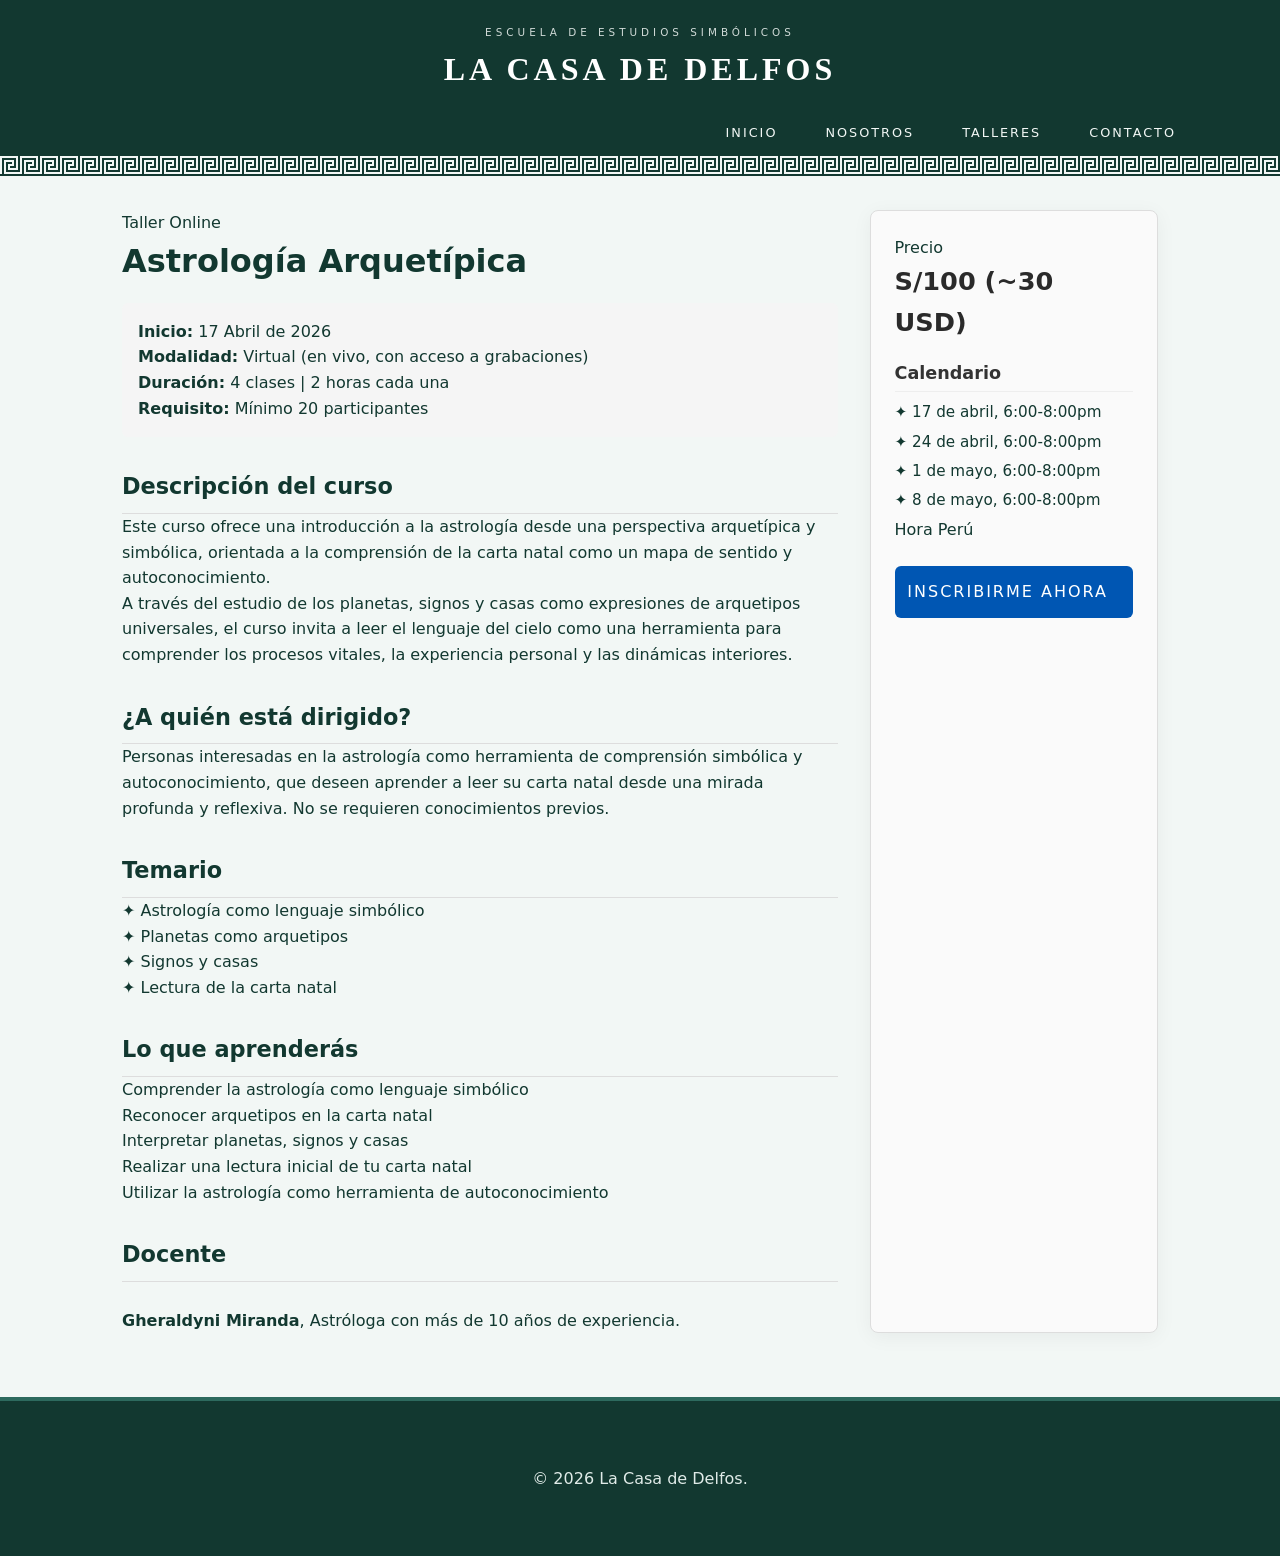
==== astrologia.html @ 010ba81c "Update astrologia.html" ====
<!DOCTYPE html>
<html lang="es">
<head>
    <meta charset="UTF-8">
    <meta name="viewport" content="width=device-width, initial-scale=1.0">
    <title>Astrología Arquetípica</title>
    <link rel="stylesheet" href="styles.css">
    <script src="componentes.js"></script>
    <style>
        .taller-layout {
            display: flex;
            gap: 2rem;
            margin-top: 2rem;
            line-height: 1.6;
        }
        .taller-info { flex: 3; }
        .taller-info h1 { font-size: 2rem; margin-bottom: 1rem; }
        .taller-info h2 { margin-top: 2rem; font-size: 1.4rem; border-bottom: 1px solid #ddd; padding-bottom: 0.5rem; }
        .taller-meta { margin: 1rem 0; padding: 1rem; background: #f5f5f5; border-radius: 6px; }
        .taller-sidebar { flex: 1; background: #fafafa; padding: 1.5rem; border: 1px solid #ddd; border-radius: 8px; }
        .sidebar-block { margin-bottom: 1.5rem; }
        .sidebar-block h3 { font-size: 1.1rem; margin-bottom: 0.5rem; color: #333; border-bottom: 1px solid #eee; padding-bottom: 0.3rem; }
        .sidebar-block ul { list-style: none; padding: 0; margin: 0; }
        .sidebar-block ul li { margin-bottom: 0.3rem; font-size: 0.95rem; }
        .precio { font-size: 1.6rem; font-weight: bold; color: #2a2a2a; margin-bottom: 1rem; }
        .btn-primary { display: block; width: 100%; padding: 0.8rem; background: #0056b3; color: #fff; border: none; border-radius: 6px; font-size: 1rem; cursor: pointer; margin-top: 1rem; }
        .btn-primary:hover { background: #004494; }
    </style>
</head>
<body>

    <mi-header></mi-header>

    <main class="container">
        <div class="taller-layout">
            <!-- Información detallada del curso -->
            <div class="taller-info">
                <span class="tag">Taller Online</span>
                <h1>Astrología Arquetípica</h1>
                
                <!-- Meta -->
                <div class="taller-meta">
                    <p><strong>Inicio:</strong> 17 Abril de 2026</p>
                    <p><strong>Modalidad:</strong> Virtual (en vivo, con acceso a grabaciones)</p>
                    <p><strong>Duración:</strong> 4 clases | 2 horas cada una</p>
                    <p><strong>Requisito:</strong> Mínimo 20 participantes</p>
                </div>

                <!-- Descripción -->
                <section>
                    <h2>Descripción del curso</h2>
                    <p>Este curso ofrece una introducción a la astrología desde una perspectiva arquetípica y simbólica, orientada a la comprensión de la carta natal como un mapa de sentido y autoconocimiento.</p>
                    <p>A través del estudio de los planetas, signos y casas como expresiones de arquetipos universales, el curso invita a leer el lenguaje del cielo como una herramienta para comprender los procesos vitales, la experiencia personal y las dinámicas interiores.</p>
                </section>

                <!-- Público -->
                <section>
                    <h2>¿A quién está dirigido?</h2>
                    <p>Personas interesadas en la astrología como herramienta de comprensión simbólica y autoconocimiento, que deseen aprender a leer su carta natal desde una mirada profunda y reflexiva. No se requieren conocimientos previos.</p>
                </section>

                <!-- Temario -->
                <section>
                    <h2>Temario</h2>
                    <ul>
                        <li>✦ Astrología como lenguaje simbólico</li>
                        <li>✦ Planetas como arquetipos</li>
                        <li>✦ Signos y casas</li>
                        <li>✦ Lectura de la carta natal</li>
                    </ul>
                </section>

                <!-- Aprendizajes -->
                <section>
                    <h2>Lo que aprenderás</h2>
                    <ul>
                        <li>Comprender la astrología como lenguaje simbólico</li>
                        <li>Reconocer arquetipos en la carta natal</li>
                        <li>Interpretar planetas, signos y casas</li>
                        <li>Realizar una lectura inicial de tu carta natal</li>
                        <li>Utilizar la astrología como herramienta de autoconocimiento</li>
                    </ul>
                </section>
                 <!-- Docente -->
                <section>
                    <h2>Docente</h2>
                    <p><br></p>
                    <p><strong>Gheraldyni Miranda</strong>, Astróloga con más de 10 años de experiencia.</p>
                </section>

            </div>

            <!-- Sidebar con resumen -->
            <aside class="taller-sidebar">
                <div class="form-group">
                    <label>Precio</label>
                    <div class="precio">S/100 (~30 USD)</div>
                </div>

                <div class="sidebar-block">
                    <h3>Calendario</h3>
                    <ul>
                        <li>✦ 17 de abril, 6:00-8:00pm</li>
                        <li>✦ 24 de abril, 6:00-8:00pm</li>
                        <li>✦ 1 de mayo, 6:00-8:00pm</li>
                        <li>✦ 8 de mayo, 6:00-8:00pm</li>
                        <p>Hora Perú</p>
                    </ul>
                </div>

                <!-- Formulario de inscripción -->
                <form action="#" method="get">
                    <a href="https://wa.me/51967212549" class="btn-primary">
                    Inscribirme ahora
                    </a>
                </form>
            </aside>
        </div>
    </main>

    <mi-footer></mi-footer>

</body>
</html>
---- styles.css ----
/* =========================================
   VARIABLES Y RESET (Paleta Jade Griego)
   ========================================= */
:root {
    --bg-color: #F2F7F5;
    --bg-secondary: #E0EBE8;
    --text-main: #123830;       /* Jade oscuro */
    --text-secondary: #4A7067;
    --accent-color: #2D6A5E;
    --accent-light: #8FB3A9;    /* Jade claro para detalles */
    --gold-mute: #C5A065;       /* Toque dorado antiguo sutil */
    
    --font-serif: 'Georgia', 'Times New Roman', serif;
    --font-sans: system-ui, -apple-system, sans-serif;
}

* { box-sizing: border-box; margin: 0; padding: 0; }

body {
    font-family: var(--font-sans);
    background-color: var(--bg-color);
    color: var(--text-main);
    line-height: 1.7;
}

a { text-decoration: none; color: inherit; transition: 0.3s; }
ul { list-style: none; }

/* =========================================
   HEADER IMPONENTE CON MEANDRO Y DRAGONES
   ========================================= */
header {
    background-color: var(--text-main);
    color: var(--bg-color);
    padding: 1.5rem 0 1.5rem 0; /* Espacio extra abajo para el patrón */
    position: relative;
    text-align: center;
    border-bottom: 2px solid var(--bg-color)
}

/* Patrón Meandro (Llave Griega) en el borde inferior */
header::after {
    content: "";
    position: absolute;
    bottom: 0.15rem;
    left: 0;
    width: 100%;
    height: 18px; 
    
    background-color: transparent;
    
    /* CAMBIO CLAVE: Usar la ruta del archivo real */
    background-image: url('meandro.png');
    
    /* Asegura que la imagen se repita en horizontal */
    background-repeat: repeat-x;
    
    /* Tamaño CLAVE: Asegura que cada repetición sea exactamente 10x9 píxeles */
    background-size: 20px 18px; 
    
    border: none;
    opacity: 1; /* Al ser una imagen PNG ya debería tener la opacidad integrada, la ponemos a 1 */
}
/* IMPORTANTE: La Navbar debe tener posición relativa para que el 'after' sepa dónde ubicarse */
.navbar {
    background-color: var(--text-main); /* Tu verde jade claro */
    padding: 0.4rem 0;
    width: 100%;
    position: relative; /* Base para el meandro */
    display: block;
}

/* CONTENEDOR PARA ALINEAR A LA DERECHA */
.navbar .container {
    max-width: 1200px; /* O el ancho que uses en tu web */
    margin: 0 auto;
    display: flex;
    justify-content: flex-end; /* Empuja el menú a la derecha */
    padding-right: 5%; /* Ajusta este % para que no llegue al borde completo */
}

/* LISTA EN HORIZONTAL */
.navbar ul {
    display: flex;
    flex-direction: row; /* Dispuestas de forma horizontal */
    gap: 3rem;           /* Espaciado entre opciones */
    list-style: none;
    margin: 0;
    padding: 0;
}

/* ESTILO DE LOS ENLACES */
.navbar a {
    color: var(--bg-color);
    text-decoration: none;
    text-transform: uppercase;
    font-size: 0.8rem;
    letter-spacing: 2px;
    font-weight: 500;
    transition: 0.3s ease;
}

.navbar a:hover {
    color: var(--accent-light);
}
/* Contenedor del Logo Central */
.header-subtext {
    display: flex;
    justify-content: center;
    align-items: center;
    gap: 0.5rem;
    margin-bottom: 0rem;
    font-size: 0.65rem;       /* Tamaño muy pequeño (original suele ser 1rem) */
    letter-spacing: 0.25rem;  /* Mucho espacio entre letras para legibilidad y elegancia */
    text-transform: uppercase; /* Siempre en mayúsculas para este estilo */
    font-weight: 400;         /* Peso normal, no negrita */
    opacity: 0.85;            /* Un toque de transparencia para suavizarlo */
}
.header-content {
    display: flex;
    justify-content: center;
    align-items: center;
    gap: 1.5rem;
    margin-bottom: 1rem;
}
.logo-wrapper {
    display: flex;
    align-items: center;
    gap: 1rem;
}

.logo {
    font-family: var(--font-serif);
    font-size: 2rem;
    font-weight: 700;
    letter-spacing: 4px;
    text-transform: uppercase;
    color: #fff;
}


/* =========================================
   CARRUSEL (CSS PURO - SIN JS)
   ========================================= */
.carousel-container {
    width: 100%;
    height: 500px; /* Altura del carrusel */
    overflow: hidden;
    position: relative;
    background-color: var(--bg-secondary);
    margin-bottom: 4rem;
    border-bottom: 1px solid var(--border-color);
}

.carousel-track {
    display: flex;
    width: 300%; /* 3 slides = 300% */
    height: 100%;
    animation: slideShow 18s infinite ease-in-out;
}

.slide {
    width: 33.333%;
    height: 100%;
    position: relative;
    display: flex;
    flex-direction: column;
    justify-content: center;
    align-items: center;
    text-align: center;
    color: white;
}

/* Fondos simulados para los slides */
.slide-1 { background: linear-gradient(rgba(18, 56, 48, 0.6), rgba(18, 56, 48, 0.6)), url('https://images.unsplash.com/photo-1455390582262-044cdead277a?ixlib=rb-4.0.3&auto=format&fit=crop&w=1000&q=80'); background-size: cover; background-position: center; }
.slide-2 { background: linear-gradient(rgba(18, 56, 48, 0.6), rgba(18, 56, 48, 0.6)), url('https://images.unsplash.com/photo-1551029506-0807df4e2031?q=80&w=1034&auto=format&fit=crop&ixlib=rb-4.1.0&ixid=M3wxMjA3fDB8MHxwaG90by1wYWdlfHx8fGVufDB8fHx8fA%3D%3D'); background-size: cover; background-position: center; }
.slide-3 { background: linear-gradient(rgba(18, 56, 48, 0.6), rgba(18, 56, 48, 0.6)), url('https://images.unsplash.com/photo-1493246507139-91e8fad9978e?ixlib=rb-4.0.3&auto=format&fit=crop&w=1000&q=80'); background-size: cover; background-position: center; }

.slide h2 {
    font-family: var(--font-serif);
    font-size: 3rem;
    margin-bottom: 1rem;
    text-shadow: 0 2px 10px rgba(0,0,0,0.3);
}
.slide p {
    font-size: 1.2rem;
    max-width: 600px;
    margin: 0 auto;
}

/* Animación Keyframes */
@keyframes slideShow {
    0%, 25% { transform: translateX(0); }       /* Slide 1 quieto */
    33%, 58% { transform: translateX(-33.333%); } /* Mueve al 2 y espera */
    66%, 91% { transform: translateX(-66.666%); } /* Mueve al 3 y espera */
    100% { transform: translateX(0); }          /* Vuelve al inicio */
}

/* =========================================
   RESTO DEL LAYOUT (Tarjetas, Container)
   ========================================= */
.container { max-width: 1100px; margin: 0 auto; padding: 0 2rem; }

.section-title {
    text-align: center;
    font-family: var(--font-serif);
    font-size: 2rem;
    color: var(--text-main);
    margin-bottom: 3rem;
    text-transform: uppercase;
    letter-spacing: 2px;
}

.grid-talleres {
    display: grid;
    grid-template-columns: repeat(auto-fit, minmax(320px, 1fr));
    gap: 2.5rem;
    margin-bottom: 6rem;
}

.card {
    background: white;
    border: 1px solid #C6DED6;
    border-radius: 2px;
    overflow: hidden;
    transition: 0.4s ease;
}

.card:hover {
    transform: translateY(-5px);
    box-shadow: 0 15px 30px rgba(18, 56, 48, 0.1);
    border-color: var(--accent-color);
}

.card-img {
    height: 240px;
    background-color: var(--bg-secondary);
    display: flex;
    align-items: center;
    justify-content: center;
    color: var(--text-secondary);
    font-family: var(--font-serif);
    font-style: italic;
    font-size: 1.1rem;
}

.card-content { padding: 2rem; }
.card-title { font-family: var(--font-serif); font-size: 1.5rem; margin-bottom: 0.5rem; color: var(--text-main); }
.card-desc { color: var(--text-secondary); margin-bottom: 1.5rem; font-size: 0.95rem; }
.card-link { font-weight: 700; color: var(--accent-color); text-transform: uppercase; font-size: 0.85rem; letter-spacing: 1px; }

/* Botones y Forms (Heredados del estilo anterior pero refinados) */
.taller-layout { display: grid; grid-template-columns: 2fr 1fr; gap: 4rem; margin-top: 4rem; }
.taller-sidebar { background: white; padding: 2rem; border: 1px solid #C6DED6; box-shadow: 0 4px 20px rgba(0,0,0,0.05); }
.btn-primary { width: 100%; background: var(--text-main); color: #fff; padding: 1rem; border: none; text-transform: uppercase; letter-spacing: 2px; cursor: pointer; transition: 0.3s; }
.btn-primary:hover { background: var(--accent-color); }
.form-control { width: 100%; padding: 0.8rem; margin-bottom: 1.5rem; border: 1px solid #ccc; }

footer { background: var(--text-main); color: var(--bg-secondary); text-align: center; padding: 4rem 0; margin-top: 4rem; border-top: 4px solid var(--accent-color); }

/* Responsive Header */
@media (max-width: 768px) {
    .logo { font-size: 1.5rem; }
    .dragon-icon { width: 30px; height: 30px; }
    .carousel-container { height: 400px; }
    .slide h2 { font-size: 2rem; }
}
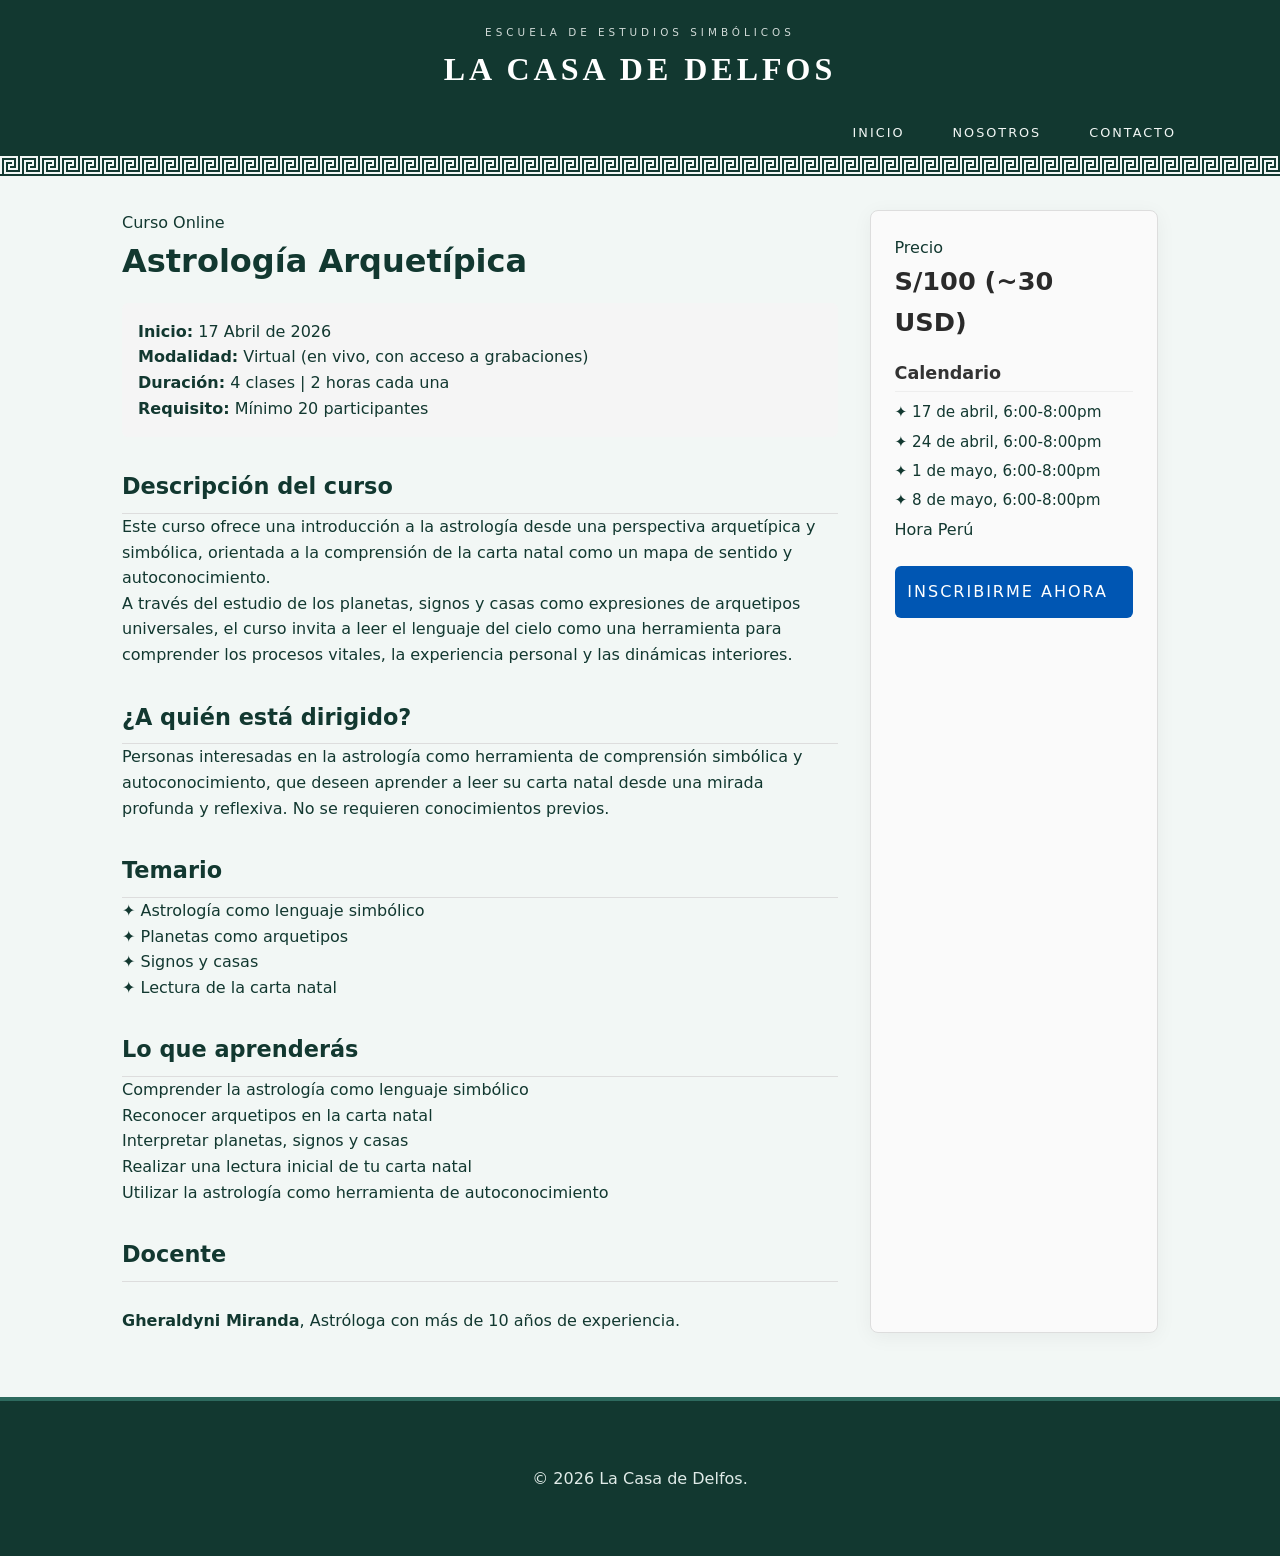
==== commit bc768645: "Update astrologia.html" ====
--- a/astrologia.html
+++ b/astrologia.html
@@ -35,7 +35,7 @@
         <div class="taller-layout">
             <!-- Información detallada del curso -->
             <div class="taller-info">
-                <span class="tag">Taller Online</span>
+                <span class="tag">Curso Online</span>
                 <h1>Astrología Arquetípica</h1>
                 
                 <!-- Meta -->
--- a/styles.css
+++ b/styles.css
@@ -199,6 +199,38 @@
 /* =========================================
    RESTO DEL LAYOUT (Tarjetas, Container)
    ========================================= */
+/* Acordeón */
+/* ===== ACORDEÓN FIX GLOBAL ===== */
+
+.accordion {
+    cursor: pointer;
+    display: flex;              /* clave */
+    align-items: center;
+    justify-content: space-between; /* texto izquierda, flecha derecha */
+    gap: 10px;
+}
+
+/* flechita */
+.accordion::after {
+    content: "▼";
+    font-size: 0.8em;
+    transition: transform 0.3s ease;
+}
+
+.accordion.active::after {
+    transform: rotate(180deg);
+}
+
+/* panel */
+.panel {
+    max-height: 0;
+    overflow: hidden;
+    transition: max-height 0.35s ease;
+}
+
+.panel.open {
+    max-height: 1000px;
+}
 .container { max-width: 1100px; margin: 0 auto; padding: 0 2rem; }
 
 .section-title {
@@ -264,4 +296,4 @@
     .dragon-icon { width: 30px; height: 30px; }
     .carousel-container { height: 400px; }
     .slide h2 { font-size: 2rem; }
-}+}
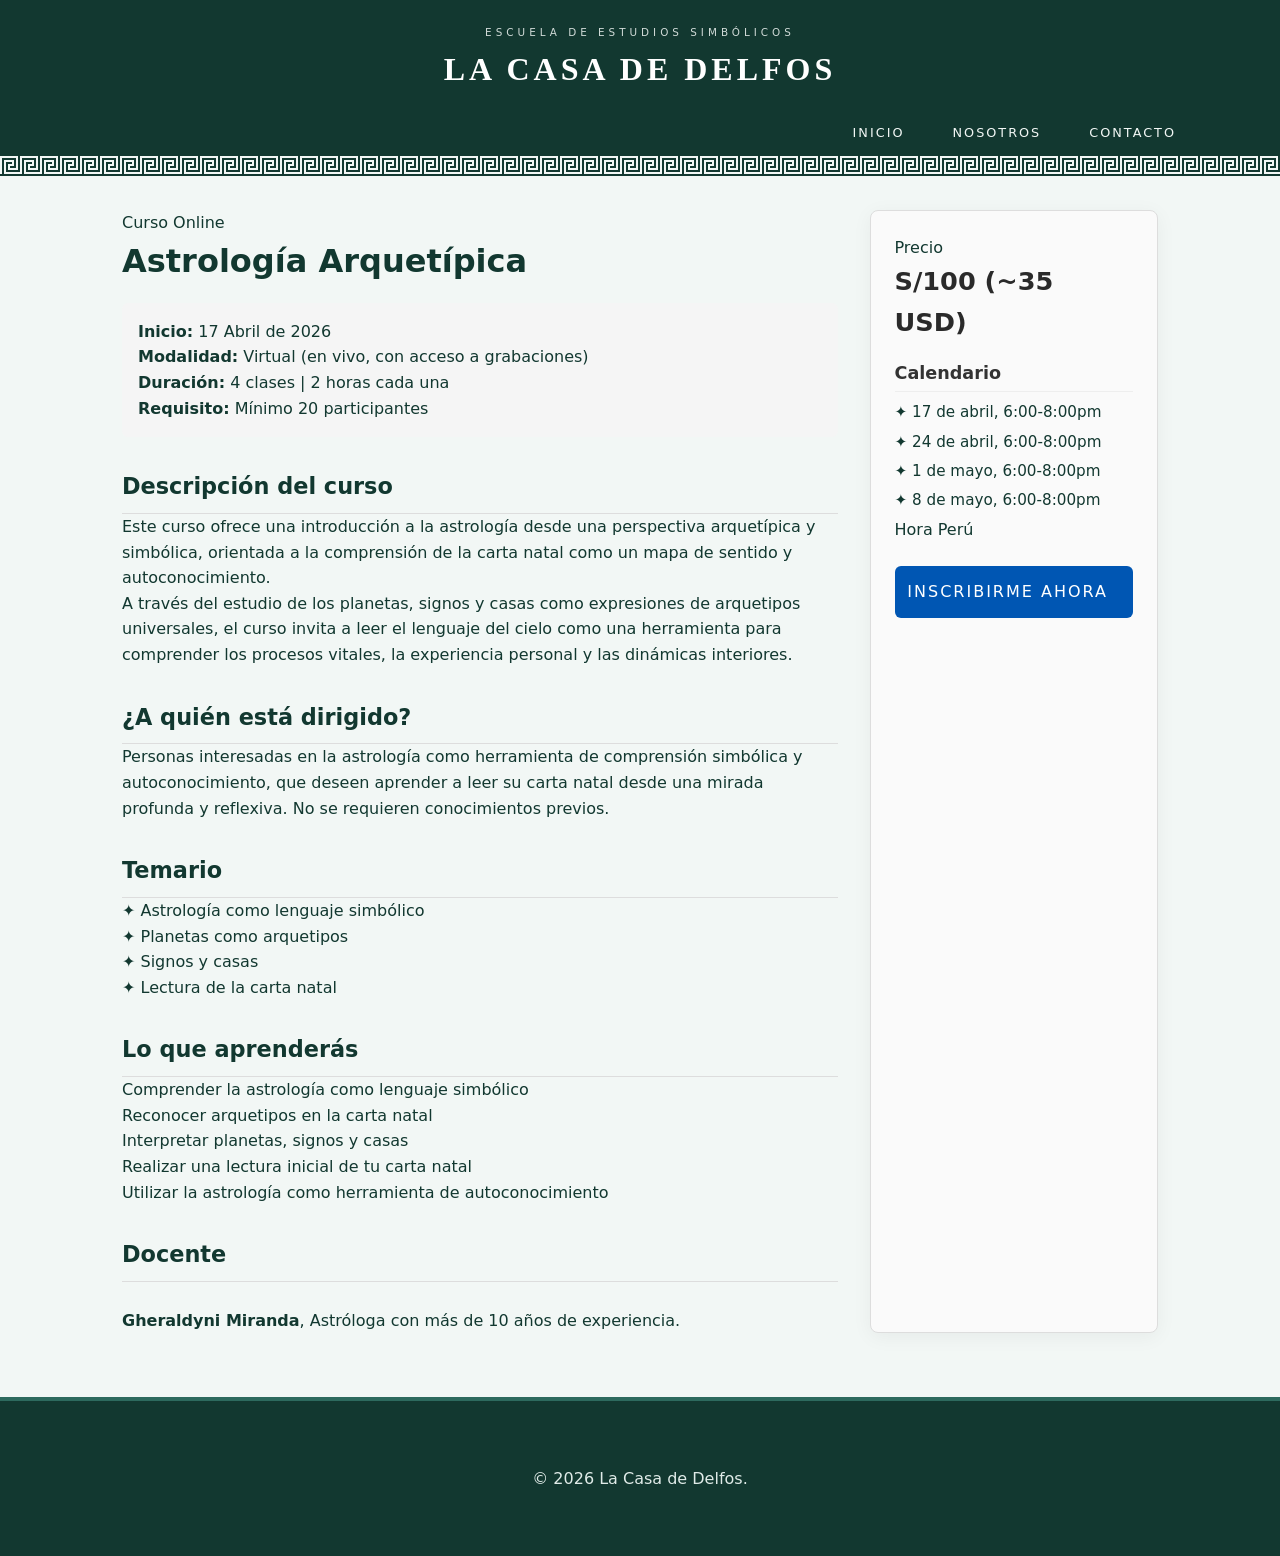
==== commit e6d26ae0: "Update astrologia.html" ====
--- a/astrologia.html
+++ b/astrologia.html
@@ -94,7 +94,7 @@
             <aside class="taller-sidebar">
                 <div class="form-group">
                     <label>Precio</label>
-                    <div class="precio">S/100 (~30 USD)</div>
+                    <div class="precio">S/100 (~35 USD)</div>
                 </div>
 
                 <div class="sidebar-block">
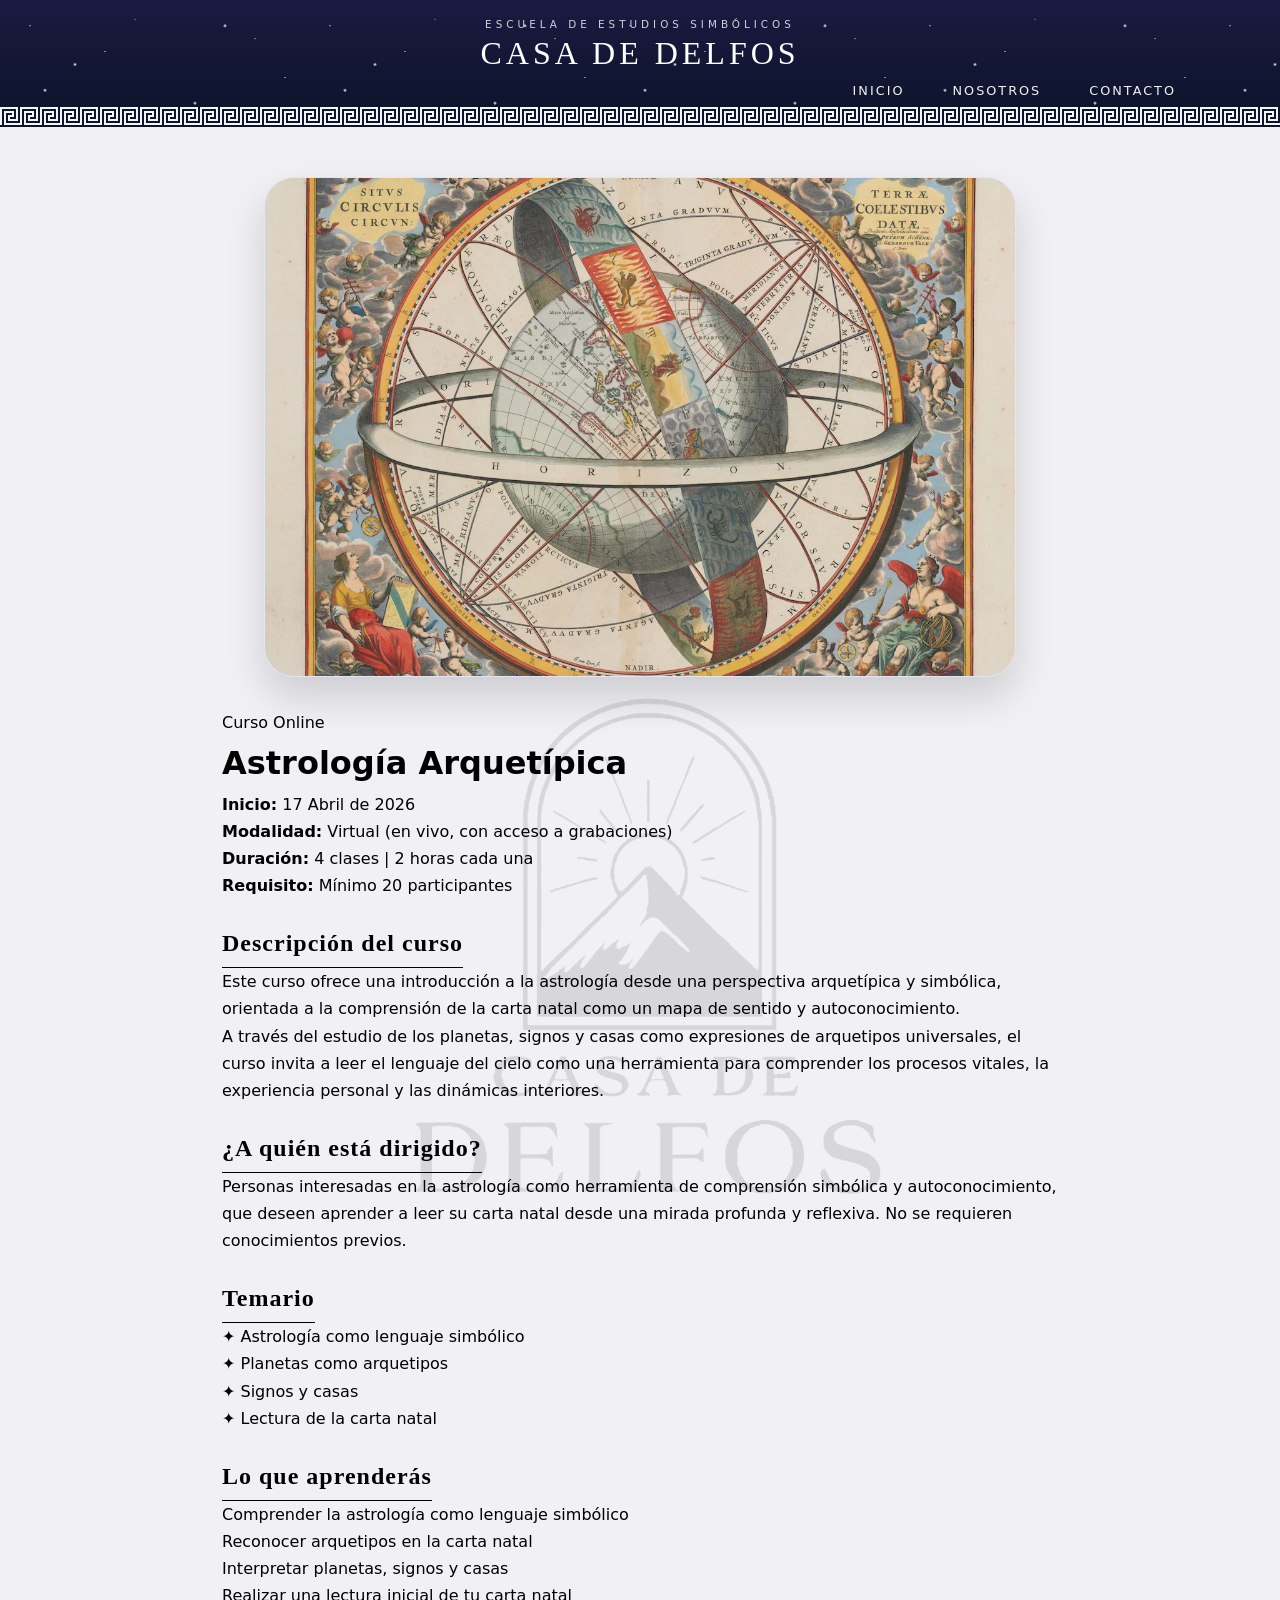
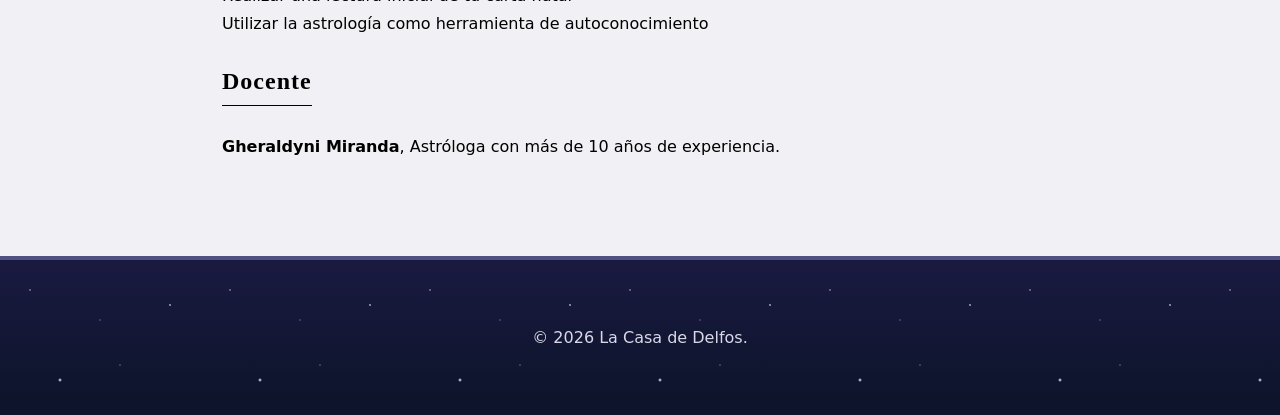
==== commit 024f73f8: "Update astrologia.html" ====
--- a/astrologia.html
+++ b/astrologia.html
@@ -6,26 +6,6 @@
     <title>Astrología Arquetípica</title>
     <link rel="stylesheet" href="styles.css">
     <script src="componentes.js"></script>
-    <style>
-        .taller-layout {
-            display: flex;
-            gap: 2rem;
-            margin-top: 2rem;
-            line-height: 1.6;
-        }
-        .taller-info { flex: 3; }
-        .taller-info h1 { font-size: 2rem; margin-bottom: 1rem; }
-        .taller-info h2 { margin-top: 2rem; font-size: 1.4rem; border-bottom: 1px solid #ddd; padding-bottom: 0.5rem; }
-        .taller-meta { margin: 1rem 0; padding: 1rem; background: #f5f5f5; border-radius: 6px; }
-        .taller-sidebar { flex: 1; background: #fafafa; padding: 1.5rem; border: 1px solid #ddd; border-radius: 8px; }
-        .sidebar-block { margin-bottom: 1.5rem; }
-        .sidebar-block h3 { font-size: 1.1rem; margin-bottom: 0.5rem; color: #333; border-bottom: 1px solid #eee; padding-bottom: 0.3rem; }
-        .sidebar-block ul { list-style: none; padding: 0; margin: 0; }
-        .sidebar-block ul li { margin-bottom: 0.3rem; font-size: 0.95rem; }
-        .precio { font-size: 1.6rem; font-weight: bold; color: #2a2a2a; margin-bottom: 1rem; }
-        .btn-primary { display: block; width: 100%; padding: 0.8rem; background: #0056b3; color: #fff; border: none; border-radius: 6px; font-size: 1rem; cursor: pointer; margin-top: 1rem; }
-        .btn-primary:hover { background: #004494; }
-    </style>
 </head>
 <body>
 
@@ -34,6 +14,9 @@
     <main class="container">
         <div class="taller-layout">
             <!-- Información detallada del curso -->
+             <div class="image-for-taller">
+                    <img src="astrologia.png" alt="Descripción del taller" class="img-content">
+            </div>
             <div class="taller-info">
                 <span class="tag">Curso Online</span>
                 <h1>Astrología Arquetípica</h1>
@@ -89,32 +72,6 @@
                 </section>
 
             </div>
-
-            <!-- Sidebar con resumen -->
-            <aside class="taller-sidebar">
-                <div class="form-group">
-                    <label>Precio</label>
-                    <div class="precio">S/100 (~35 USD)</div>
-                </div>
-
-                <div class="sidebar-block">
-                    <h3>Calendario</h3>
-                    <ul>
-                        <li>✦ 17 de abril, 6:00-8:00pm</li>
-                        <li>✦ 24 de abril, 6:00-8:00pm</li>
-                        <li>✦ 1 de mayo, 6:00-8:00pm</li>
-                        <li>✦ 8 de mayo, 6:00-8:00pm</li>
-                        <p>Hora Perú</p>
-                    </ul>
-                </div>
-
-                <!-- Formulario de inscripción -->
-                <form action="#" method="get">
-                    <a href="https://wa.me/51967212549" class="btn-primary">
-                    Inscribirme ahora
-                    </a>
-                </form>
-            </aside>
         </div>
     </main>
 
--- a/styles.css
+++ b/styles.css
@@ -1,43 +1,77 @@
 /* =========================================
    VARIABLES Y RESET (Paleta Jade Griego)
    ========================================= */
+@import url('https://fonts.googleapis.com/css2?family=Cormorant+Garamond:wght@400;700&family=Pinyon+Script&display=swap');
+
 :root {
-    --bg-color: #F2F7F5;
-    --bg-secondary: #E0EBE8;
-    --text-main: #123830;       /* Jade oscuro */
-    --text-secondary: #4A7067;
-    --accent-color: #2D6A5E;
-    --accent-light: #8FB3A9;    /* Jade claro para detalles */
-    --gold-mute: #C5A065;       /* Toque dorado antiguo sutil */
-    
-    --font-serif: 'Georgia', 'Times New Roman', serif;
+    --bg-color: #f1f1f5;
+    --bg-secondary: #d9d9e7;
+    --text-main: #0d142b;       
+    --text-secondary: #303064; 
+    --text-black: #000000;
+    --accent-color: #505081;
+    --accent-light: #9c9cbd;    
+    --gold-mute: #e0e0e0;       
+    --text-maingradient: #1a1a41;
+
+    /* Nube de estrellas consolidada para mayor eficiencia */
+    --stars-shadow: 
+        10vw 15vh #fff, 25vw 40vh #fff, 35vw 10vh #9c9cbd, 
+        50vw 30vh #fff, 65vw 45vh #e0e0e0, 80vw 15vh #fff, 
+        90vw 50vh #9c9cbd, 15vw 70vh #fff, 45vw 85vh #fff, 
+        75vw 70vh #e0e0e0, 5vw 90vh #fff, 95vw 80vh #fff,
+        12vw 35vh #fff, 42vw 12vh #fff, 72vw 55vh #9c9cbd,
+        22vw 85vh #fff, 55vw 65vh #fff, 88vw 25vh #e0e0e0;
+
+    --font-serif: 'Garamond', 'Times New Roman', serif;
     --font-sans: system-ui, -apple-system, sans-serif;
 }
 
-* { box-sizing: border-box; margin: 0; padding: 0; }
+* { 
+    box-sizing: border-box; 
+    margin: 0; 
+    padding: 0; 
+}
 
 body {
+    padding-top: 129px;
     font-family: var(--font-sans);
     background-color: var(--bg-color);
     color: var(--text-main);
     line-height: 1.7;
 }
 
-a { text-decoration: none; color: inherit; transition: 0.3s; }
-ul { list-style: none; }
+a { 
+    text-decoration: none; 
+    color: inherit; 
+    transition: color 0.3s ease; 
+}
+
+ul { 
+    list-style: none; 
+}
 
 /* =========================================
    HEADER IMPONENTE CON MEANDRO Y DRAGONES
    ========================================= */
+header, footer {
+    overflow: hidden;
+    color: var(--bg-color);
+}
+
 header {
-    background-color: var(--text-main);
-    color: var(--bg-color);
-    padding: 1.5rem 0 1.5rem 0; /* Espacio extra abajo para el patrón */
-    position: relative;
+    position: fixed;
+    top: 0;
+    left: 0;
+    width: 100%;
+    height: 129px; 
+    z-index: 1000; 
+    background: linear-gradient(to bottom, var(--text-maingradient) 0%, var(--text-main) 90%);
+    padding: 1rem 0; 
     text-align: center;
-    border-bottom: 2px solid var(--bg-color)
-}
-
+    border-bottom: 2px solid var(--bg-color);
+    overflow: hidden; /* Importante para que las estrellas no se salgan */
+}
 /* Patrón Meandro (Llave Griega) en el borde inferior */
 header::after {
     content: "";
@@ -46,83 +80,98 @@
     left: 0;
     width: 100%;
     height: 18px; 
-    
+    background-image: url('meandro.png');
+    background-repeat: repeat-x;
+    background-size: 20px 18px; 
+}
+header::before {
+    content: "";
+    position: absolute;
+    inset: 0; /* Cubre todo el header (top, left, bottom, right: 0) */
+    pointer-events: none;
+    z-index: 0; /* Se queda justo encima del fondo azul */
+    
+    /* Creamos estrellas de diferentes tamaños y posiciones */
+    background-image: 
+        radial-gradient(1px 1px at 10% 20%, white, transparent),
+        radial-gradient(2px 2px at 25% 50%, white, transparent),
+        radial-gradient(1px 1px at 45% 15%, var(--accent-light), transparent),
+        radial-gradient(2px 2px at 65% 80%, white, transparent),
+        radial-gradient(1px 1px at 85% 30%, var(--gold-mute), transparent),
+        radial-gradient(2px 2px at 15% 70%, white, transparent),
+        radial-gradient(1px 1px at 35% 40%, white, transparent),
+        radial-gradient(1px 1px at 55% 90%, var(--accent-light), transparent),
+        radial-gradient(2px 2px at 75% 20%, white, transparent),
+        radial-gradient(1px 1px at 95% 60%, white, transparent);
+    
+    background-repeat: repeat; /* Esto multiplica las estrellas por todo el header */
+    background-size: 300px 129px; /* Controla la densidad */
+    
+    animation: brilloEstelar 4s infinite ease-in-out;
+}
+.header-content, .navbar {
+    position: relative;
+    z-index: 10; /* Mucho más alto que el 0 de las estrellas */
+}
+@keyframes brilloEstelar {
+    0%, 100% { opacity: 0.2; }
+    50% { opacity: 1; }
+}
+/* =========================================
+   NAVBAR Y LOGO
+   ========================================= */
+.navbar {
     background-color: transparent;
-    
-    /* CAMBIO CLAVE: Usar la ruta del archivo real */
-    background-image: url('meandro.png');
-    
-    /* Asegura que la imagen se repita en horizontal */
-    background-repeat: repeat-x;
-    
-    /* Tamaño CLAVE: Asegura que cada repetición sea exactamente 10x9 píxeles */
-    background-size: 20px 18px; 
-    
-    border: none;
-    opacity: 1; /* Al ser una imagen PNG ya debería tener la opacidad integrada, la ponemos a 1 */
-}
-/* IMPORTANTE: La Navbar debe tener posición relativa para que el 'after' sepa dónde ubicarse */
-.navbar {
-    background-color: var(--text-main); /* Tu verde jade claro */
-    padding: 0.4rem 0;
     width: 100%;
-    position: relative; /* Base para el meandro */
-    display: block;
-}
-
-/* CONTENEDOR PARA ALINEAR A LA DERECHA */
+    position: relative;
+    z-index: 10; 
+}
+
 .navbar .container {
-    max-width: 1200px; /* O el ancho que uses en tu web */
+    max-width: 1200px;
     margin: 0 auto;
     display: flex;
-    justify-content: flex-end; /* Empuja el menú a la derecha */
-    padding-right: 5%; /* Ajusta este % para que no llegue al borde completo */
-}
-
-/* LISTA EN HORIZONTAL */
+    justify-content: flex-end;
+    padding-right: 5%; 
+}
+
 .navbar ul {
     display: flex;
-    flex-direction: row; /* Dispuestas de forma horizontal */
-    gap: 3rem;           /* Espaciado entre opciones */
-    list-style: none;
-    margin: 0;
-    padding: 0;
-}
-
-/* ESTILO DE LOS ENLACES */
+    gap: 3rem;           
+}
+
 .navbar a {
     color: var(--bg-color);
-    text-decoration: none;
     text-transform: uppercase;
     font-size: 0.8rem;
     letter-spacing: 2px;
     font-weight: 500;
-    transition: 0.3s ease;
 }
 
 .navbar a:hover {
     color: var(--accent-light);
 }
-/* Contenedor del Logo Central */
+
 .header-subtext {
     display: flex;
     justify-content: center;
     align-items: center;
     gap: 0.5rem;
-    margin-bottom: 0rem;
-    font-size: 0.65rem;       /* Tamaño muy pequeño (original suele ser 1rem) */
-    letter-spacing: 0.25rem;  /* Mucho espacio entre letras para legibilidad y elegancia */
-    text-transform: uppercase; /* Siempre en mayúsculas para este estilo */
-    font-weight: 400;         /* Peso normal, no negrita */
-    opacity: 0.85;            /* Un toque de transparencia para suavizarlo */
-}
+    font-size: 0.65rem;       
+    letter-spacing: 0.25rem;  
+    text-transform: uppercase; 
+    font-weight: 400;         
+    opacity: 0.85;          
+}
+
 .header-content {
     display: flex;
     justify-content: center;
     align-items: center;
     gap: 1.5rem;
-    margin-bottom: 1rem;
-}
+    margin-bottom: 0.25rem;
+}
+
 .logo-wrapper {
     display: flex;
     align-items: center;
@@ -132,29 +181,88 @@
 .logo {
     font-family: var(--font-serif);
     font-size: 2rem;
-    font-weight: 700;
+    font-weight: 200;
     letter-spacing: 4px;
     text-transform: uppercase;
     color: #fff;
-}
-
-
+    line-height: 1.2;
+}
+
+.contact-form {
+    display: flex;
+    flex-direction: column;
+    gap: 1.5rem;
+    position: relative;
+    z-index: 2;
+}
+
+.form-group {
+    display: flex;
+    flex-direction: column;
+    gap: 0.5rem;
+    text-align: left;
+}
+
+.form-group label {
+    font-family: var(--font-serif);
+    font-size: 0.9rem;
+    color: var(--text-secondary);
+    text-transform: uppercase;
+    letter-spacing: 1px;
+}
+
+.form-group input, 
+.form-group textarea {
+    padding: 1rem;
+    border: 1px solid var(--accent-light);
+    background: rgba(255, 255, 255, 0.8);
+    font-family: var(--font-sans);
+    color: var(--text-main);
+    border-radius: 2px;
+    transition: all 0.3s ease;
+}
+
+.form-group input:focus, 
+.form-group textarea:focus {
+    outline: none;
+    border-color: var(--accent-color);
+    box-shadow: 0 0 8px rgba(80, 80, 129, 0.1);
+}
+
+/* Ajuste del botón para que parezca un sello o piedra */
+.btn-primary {
+    background: var(--text-maingradient);
+    color: white;
+    padding: 1.2rem;
+    font-family: var(--font-serif);
+    text-transform: uppercase;
+    letter-spacing: 3px;
+    border: none;
+    cursor: pointer;
+    transition: transform 0.2s, background 0.3s;
+    margin-top: 1rem;
+}
+
+.btn-primary:hover {
+    background: var(--accent-color);
+    transform: translateY(-2px);
+}
 /* =========================================
    CARRUSEL (CSS PURO - SIN JS)
    ========================================= */
 .carousel-container {
     width: 100%;
-    height: 500px; /* Altura del carrusel */
+    height: 330px; 
     overflow: hidden;
     position: relative;
     background-color: var(--bg-secondary);
-    margin-bottom: 4rem;
-    border-bottom: 1px solid var(--border-color);
+    margin-bottom: 2rem;
+    border-bottom: 1px solid var(--accent-light);
 }
 
 .carousel-track {
     display: flex;
-    width: 300%; /* 3 slides = 300% */
+    width: 300%; 
     height: 100%;
     animation: slideShow 18s infinite ease-in-out;
 }
@@ -171,46 +279,83 @@
     color: white;
 }
 
-/* Fondos simulados para los slides */
-.slide-1 { background: linear-gradient(rgba(18, 56, 48, 0.6), rgba(18, 56, 48, 0.6)), url('https://images.unsplash.com/photo-1455390582262-044cdead277a?ixlib=rb-4.0.3&auto=format&fit=crop&w=1000&q=80'); background-size: cover; background-position: center; }
-.slide-2 { background: linear-gradient(rgba(18, 56, 48, 0.6), rgba(18, 56, 48, 0.6)), url('https://images.unsplash.com/photo-1551029506-0807df4e2031?q=80&w=1034&auto=format&fit=crop&ixlib=rb-4.1.0&ixid=M3wxMjA3fDB8MHxwaG90by1wYWdlfHx8fGVufDB8fHx8fA%3D%3D'); background-size: cover; background-position: center; }
-.slide-3 { background: linear-gradient(rgba(18, 56, 48, 0.6), rgba(18, 56, 48, 0.6)), url('https://images.unsplash.com/photo-1493246507139-91e8fad9978e?ixlib=rb-4.0.3&auto=format&fit=crop&w=1000&q=80'); background-size: cover; background-position: center; }
-
+.slide-1 { 
+    /* Antes: linear-gradient(rgba(...), rgba(...)), url(...) */
+    background: url('https://images.unsplash.com/photo-1455390582262-044cdead277a?ixlib=rb-4.0.3&auto=format&fit=crop&w=1000&q=80') center/cover; 
+}
+
+.slide-2 { 
+    background: url('astrologia.png') center/cover; 
+}
+
+.slide-3 { 
+    background: url('https://images.unsplash.com/photo-1493246507139-91e8fad9978e?ixlib=rb-4.0.3&auto=format&fit=crop&w=1000&q=80') center/cover; 
+}
 .slide h2 {
     font-family: var(--font-serif);
     font-size: 3rem;
     margin-bottom: 1rem;
     text-shadow: 0 2px 10px rgba(0,0,0,0.3);
 }
+
 .slide p {
     font-size: 1.2rem;
     max-width: 600px;
     margin: 0 auto;
 }
 
-/* Animación Keyframes */
 @keyframes slideShow {
-    0%, 25% { transform: translateX(0); }       /* Slide 1 quieto */
-    33%, 58% { transform: translateX(-33.333%); } /* Mueve al 2 y espera */
-    66%, 91% { transform: translateX(-66.666%); } /* Mueve al 3 y espera */
-    100% { transform: translateX(0); }          /* Vuelve al inicio */
+    0%, 25% { transform: translateX(0); }       
+    33%, 58% { transform: translateX(-33.333%); } 
+    66%, 91% { transform: translateX(-66.666%); } 
+    100% { transform: translateX(0); }          
 }
 
 /* =========================================
    RESTO DEL LAYOUT (Tarjetas, Container)
    ========================================= */
-/* Acordeón */
-/* ===== ACORDEÓN FIX GLOBAL ===== */
+.image-for-taller {
+    width: 90%;            /* No ocupa el 100% del ancho de la pantalla */
+    max-width: 800px;      /* Lo limitamos para que parezca un cuadro/ventana */
+    height: 500px;         /* Mantén la altura o ajústala a 600px si lo quieres más cuadrado */
+    margin: 1rem auto;     /* 'auto' lo centra horizontalmente; 2rem de aire arriba/abajo */
+    
+    overflow: hidden;
+    position: relative;
+    background-color: var(--bg-secondary);
+    
+    /* BORDES SUAVIZADOS */
+   border-radius: 60% 40% 30% 70% / 60% 30% 70% 40%;
+    border-radius: 30px;   /* Ajusta este valor para más o menos redondeo */
+    box-shadow: 0 20px 40px rgba(0,0,0,0.15); /* Sombra para darle profundidad */
+    
+    border: 1px solid rgba(255, 255, 255, 0.3); /* Un borde sutil tipo cristal */
+}
+.image-for-taller img {
+    width: 100%;
+    height: 100%;
+    
+    /* 1. Recorta la imagen para llenar el contenedor */
+    object-fit: cover; 
+    
+    /* 2. CENTRADO PERFECTO: El primer valor es horizontal, el segundo vertical */
+    /* 'center' asegura que el corazón de la imagen siempre esté en medio */
+    object-position: center center; 
+    
+    display: block;
+    
+    /* Suavizado para evitar bordes dentados en las curvas */
+    image-rendering: auto;
+}
 
 .accordion {
     cursor: pointer;
-    display: flex;              /* clave */
+    display: flex;              
     align-items: center;
-    justify-content: space-between; /* texto izquierda, flecha derecha */
+    justify-content: space-between; 
     gap: 10px;
 }
 
-/* flechita */
 .accordion::after {
     content: "▼";
     font-size: 0.8em;
@@ -221,7 +366,6 @@
     transform: rotate(180deg);
 }
 
-/* panel */
 .panel {
     max-height: 0;
     overflow: hidden;
@@ -231,16 +375,50 @@
 .panel.open {
     max-height: 1000px;
 }
-.container { max-width: 1100px; margin: 0 auto; padding: 0 2rem; }
-
+
+.container { 
+    max-width: 1100px; 
+    margin: 0 auto; 
+    padding: 0 2rem; 
+}
+
+/* =========================================
+   SECTION TITLE (Líneas Dobles Laterales)
+   ========================================= */
 .section-title {
-    text-align: center;
-    font-family: var(--font-serif);
-    font-size: 2rem;
+    display: flex;
+    align-items: center;
+    /* ESTO ES LO MÁS IMPORTANTE: Centra el grupo completo en la pantalla */
+    justify-content: center; 
+    
+    gap: 1.5rem; 
+    margin: 2rem 0; /* Aumentamos un poco el margen para que respire */
+    width: 100%;
+    
+    font-family: "Pinyon Script";
+    font-size: 1.6rem;
+    letter-spacing: 1px;
     color: var(--text-main);
-    margin-bottom: 3rem;
-    text-transform: uppercase;
-    letter-spacing: 2px;
+    font-weight: 400;
+}
+
+.section-title::before,
+.section-title::after {
+    content: "";
+    /* Cambiamos flex: 0.3 por un ancho fijo o relativo para tener control total */
+    /* Si usas flex: 0.3 con justify-content: center, se verá pequeño y centrado */
+    flex: 0.3; 
+    max-width: 100px; /* Evita que las líneas crezcan demasiado en pantallas anchas */
+    height: 4px;      /* Espacio entre las dos líneas del conjunto */
+    
+    border-top: 1px solid rgba(13, 20, 43, 0.4);
+    border-bottom: 1px solid rgba(13, 20, 43, 0.4);
+}
+
+.section-title span {
+    white-space: nowrap;
+    /* Opcional: un padding extra para alejar el texto de las líneas */
+    padding: 0 0.5rem; 
 }
 
 .grid-talleres {
@@ -255,14 +433,14 @@
     border: 1px solid #C6DED6;
     border-radius: 2px;
     overflow: hidden;
-    transition: 0.4s ease;
+    transition: transform 0.4s ease, box-shadow 0.4s ease, border-color 0.4s ease;
 }
 
 .card:hover {
-    transform: translateY(-5px);
-    box-shadow: 0 15px 30px rgba(18, 56, 48, 0.1);
-    border-color: var(--accent-color);
-}
+    transform: translateX(5px); /* Esto moverá TODA la tarjeta a la derecha */
+    color: var(--text-main);
+}
+
 
 .card-img {
     height: 240px;
@@ -274,26 +452,216 @@
     font-family: var(--font-serif);
     font-style: italic;
     font-size: 1.1rem;
-}
-
-.card-content { padding: 2rem; }
-.card-title { font-family: var(--font-serif); font-size: 1.5rem; margin-bottom: 0.5rem; color: var(--text-main); }
-.card-desc { color: var(--text-secondary); margin-bottom: 1.5rem; font-size: 0.95rem; }
-.card-link { font-weight: 700; color: var(--accent-color); text-transform: uppercase; font-size: 0.85rem; letter-spacing: 1px; }
-
-/* Botones y Forms (Heredados del estilo anterior pero refinados) */
-.taller-layout { display: grid; grid-template-columns: 2fr 1fr; gap: 4rem; margin-top: 4rem; }
+    background-position: center center;
+    background-repeat: no-repeat;
+    background-size: cover; 
+}
+
+.card-content {
+    padding: 1rem;
+    position: relative;
+}
+.card-title { font-family: var(--font-serif); font-size: 1.5rem; margin-bottom: 0rem; color: var(--text-black); }
+.card-desc { color: var(--text-black); margin-bottom: 0rem; font-size: 0.95rem; }
+.card-link { 
+    display: none; 
+}
+
+.card-content::after {
+    content: "\2192"; 
+    position: absolute;
+    
+    /* La ubicamos en la esquina exacta */
+    bottom: 12px;     
+    right: 15px;      
+    
+    /* Estética Jade Griego */
+    font-size: 1.2rem;
+    color: var(--accent-light); /* Color más suave para que no compita con el texto */
+    opacity: 0.6;               /* Semi-transparente por defecto */
+    
+    transition: all 0.3s ease;
+    pointer-events: none; 
+    line-height: 1;
+}
+
+/* 3. Al hacer hover, la flecha cobra vida sin mover el layout */
+.card:hover .card-content::after {
+    opacity: 1;
+    color: var(--accent-color);
+    transform: translateX(3px); /* Movimiento lateral mínimo */
+}
+/* Botones y Forms */
+.taller-layout {
+    display: grid;
+    gap: 1rem;
+    padding: 2rem;
+    max-width: 900px;
+    margin: 0 auto;
+    /* Necesario para que la imagen se posicione respecto a este bloque */
+    position: relative; 
+    color: var(--text-black);
+    /* Asegura que la imagen no se salga si es muy grande */
+    overflow: hidden;
+    z-index: 1; /* Agrega esto para crear el contexto de capas */
+}
+.taller-layout::before {
+    content: ""; /* Obligatorio para que funcione el pseudoelemento */
+    
+    /* LA IMAGEN: Reemplaza con tu ruta correcta */
+    background-image: url('logo.png'); 
+    
+    /* AJUSTES DE LA IMAGEN */
+    background-repeat: no-repeat;
+    background-position: center center; /* Centrada vertical y horizontalmente */
+    background-size: contain; /* O 'cover' si quieres que llene todo el ancho */
+    background-size: 60%;
+    filter: invert(1);
+    opacity: 0.15; /* Muy sutil (0.05 a 0.15 recomendado para fondo) */
+    /* Invierte colores y asegura que sea escala de grises */
+    /* POSICIONAMIENTO (Cubre todo el contenedor) */
+    position: absolute;
+    top: 0;
+    left: 0;
+    width: 100%;
+    height: 100%;
+    z-index: -1; /* CAMBIO CLAVE: Usa -1 para que el texto no lo tape */
+    pointer-events: none; /* Evita que la imagen interfiera con clicks */
+    
+}
 .taller-sidebar { background: white; padding: 2rem; border: 1px solid #C6DED6; box-shadow: 0 4px 20px rgba(0,0,0,0.05); }
-.btn-primary { width: 100%; background: var(--text-main); color: #fff; padding: 1rem; border: none; text-transform: uppercase; letter-spacing: 2px; cursor: pointer; transition: 0.3s; }
+.taller-layout h2 {
+    font-family: 'Cinzel', serif; /* O tu fuente principal */
+    color: var(--text-black);
+    text-align: left; /* Alineación forzada a la izquierda */
+    margin: 1.5rem 0 0rem 0;
+    border-bottom: 1px solid var(--text-black); /* Línea sutil debajo */
+    display: inline-block; /* La línea solo ocupa el ancho del texto */
+    padding-bottom: 3px;
+    letter-spacing: 1px;
+}
+.taller-layout > h2,
+.taller-layout > p,
+.taller-layout > .taller-info {
+    position: relative; 
+    z-index: 1; /* Esto los eleva por encima de la imagen (z-index: 0) */
+}
+.btn-primary { 
+    width: 100%; 
+    background: var(--text-main); 
+    color: #fff; 
+    padding: 1rem; 
+    border: none; 
+    text-transform: uppercase; 
+    letter-spacing: 2px; 
+    cursor: pointer; 
+    transition: background 0.3s ease; 
+}
+
 .btn-primary:hover { background: var(--accent-color); }
-.form-control { width: 100%; padding: 0.8rem; margin-bottom: 1.5rem; border: 1px solid #ccc; }
-
-footer { background: var(--text-main); color: var(--bg-secondary); text-align: center; padding: 4rem 0; margin-top: 4rem; border-top: 4px solid var(--accent-color); }
-
-/* Responsive Header */
+
+.form-control { 
+    width: 100%; 
+    padding: 0.8rem; 
+    margin-bottom: 1.5rem; 
+    border: 1px solid #ccc; 
+}
+
+footer { 
+    background: linear-gradient(to bottom, var(--text-maingradient) 0%, var(--text-main) 90%);
+    color: var(--bg-secondary); 
+    text-align: center; 
+    padding: 4rem 0; 
+    margin-top: 4rem; 
+    border-top: 4px solid var(--accent-color); 
+    
+    /* CRUCIAL PARA LAS ESTRELLAS */
+    position: relative;
+    overflow: hidden;
+}
+footer::before {
+    content: "";
+    position: absolute;
+    inset: 0; /* Cubre todo el footer */
+    pointer-events: none;
+    z-index: 0;
+
+    /* Estrellas usando Gradientes Radiales */
+    background-image: 
+        radial-gradient(1px 1px at 15% 10%, white, transparent),
+        radial-gradient(2px 2px at 30% 40%, white, transparent),
+        radial-gradient(1px 1px at 50% 20%, var(--accent-light), transparent),
+        radial-gradient(2px 2px at 70% 60%, white, transparent),
+        radial-gradient(1.5px 1.5px at 85% 15%, var(--gold-mute), transparent),
+        radial-gradient(1px 1px at 10% 80%, white, transparent),
+        radial-gradient(2px 2px at 40% 75%, white, transparent),
+        radial-gradient(1px 1px at 60% 35%, var(--accent-light), transparent),
+        radial-gradient(2px 2px at 90% 85%, white, transparent),
+        radial-gradient(1px 1px at 25% 90%, white, transparent);
+    
+    background-repeat: repeat;
+    background-size: 200px 300px; /* Un patrón un poco más amplio */
+    
+    /* Usamos la misma animación que creamos para el header */
+    animation: brilloEstelar 6s infinite ease-in-out; 
+}
+/* Si el contenido del footer está en un div con clase container */
+footer .container {
+    position: relative;
+    z-index: 2;
+}
+/* =========================================
+   RESPONSIVE DESIGN
+   ========================================= */
 @media (max-width: 768px) {
-    .logo { font-size: 1.5rem; }
-    .dragon-icon { width: 30px; height: 30px; }
-    .carousel-container { height: 400px; }
-    .slide h2 { font-size: 2rem; }
-}
+    .logo { 
+        font-size: 1.5rem; 
+    }
+    .carousel-container { 
+        height: 400px; 
+    }
+    .slide h2 { 
+        font-size: 2rem; 
+    }
+    .taller-layout { 
+        grid-template-columns: 1fr; 
+        gap: 2rem; 
+    }
+    
+    /* 1. Contenedor de Navbar deslizable */
+    .navbar .container { 
+        padding: 0 1rem; 
+        justify-content: flex-start; /* Alineamos al inicio para el scroll */
+        overflow-x: auto;            /* Activa el desplazamiento horizontal */
+        -webkit-overflow-scrolling: touch; /* Scroll suave y fluido en iOS */
+        scrollbar-width: none;       /* Oculta la barra de scroll en Firefox */
+    }
+
+    /* Oculta la barra de scroll visual en Chrome/Safari/Edge */
+    .navbar .container::-webkit-scrollbar {
+        display: none;
+    }
+
+    /* 2. Lista de navegación sin salto de línea */
+    .navbar ul { 
+        gap: 1.5rem; 
+        justify-content: flex-start; 
+        flex-wrap: nowrap; /* CRUCIAL: Evita que los items bajen a otra línea */
+        width: max-content; /* El ancho se adapta al total de los botones */
+        padding-bottom: 0.5rem; /* Pequeño espacio inferior */
+    }
+
+    /* 3. Convertir enlaces en "botones" táctiles eficientes */
+    .navbar a {
+        display: inline-block;
+        padding: 0.5rem 0.8rem; /* Aumenta el área táctil del dedo */
+        background-color: rgba(255, 255, 255, 0.05); /* Fondo sutil estilo botón */
+        border-radius: 4px;
+        white-space: nowrap; /* Evita que el texto del botón se corte */
+    }
+
+    .navbar a:active {
+        background-color: rgba(255, 255, 255, 0.2); /* Efecto visual al tocar */
+    }
+/* Animación de parpadeo suave para el Header */
+}
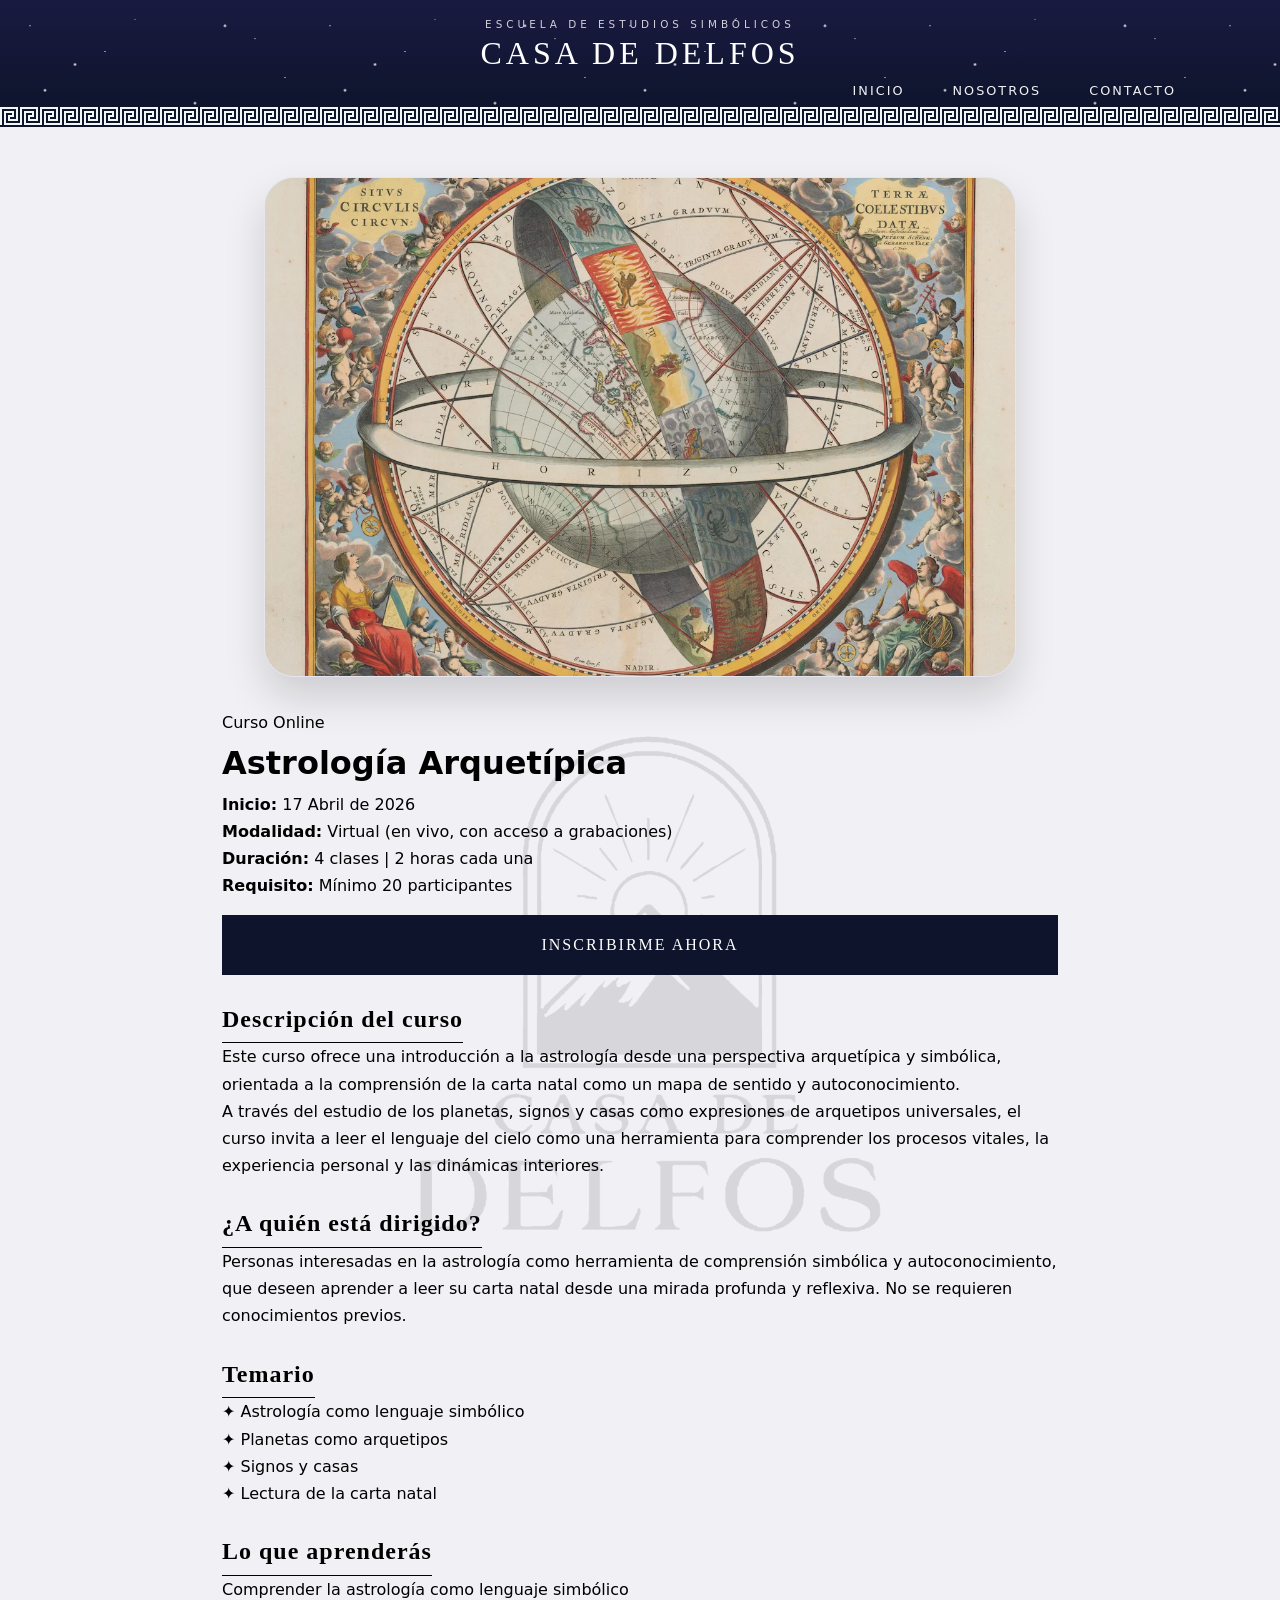
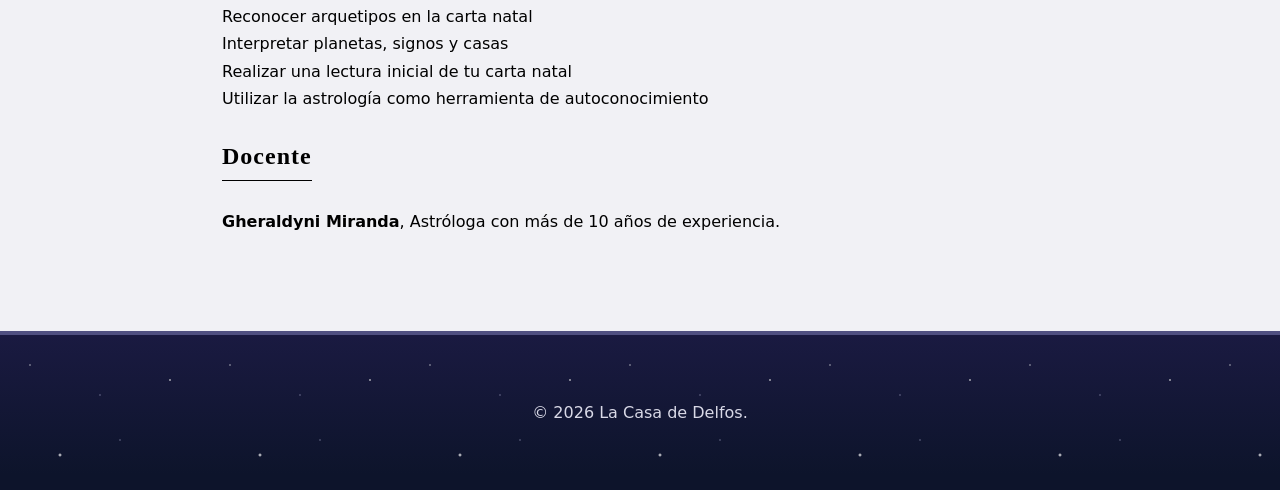
==== commit 2c1676c9: "Update astrologia.html" ====
--- a/astrologia.html
+++ b/astrologia.html
@@ -29,6 +29,11 @@
                     <p><strong>Requisito:</strong> Mínimo 20 participantes</p>
                 </div>
 
+                <form action="https://wa.link/7pgxpr" method="get">
+                    <a href="https://wa.me/51967212549" class="btn-primary" style="text-align: center; display: inline-block;">
+                    Inscribirme ahora
+                    </a>
+                </form>
                 <!-- Descripción -->
                 <section>
                     <h2>Descripción del curso</h2>
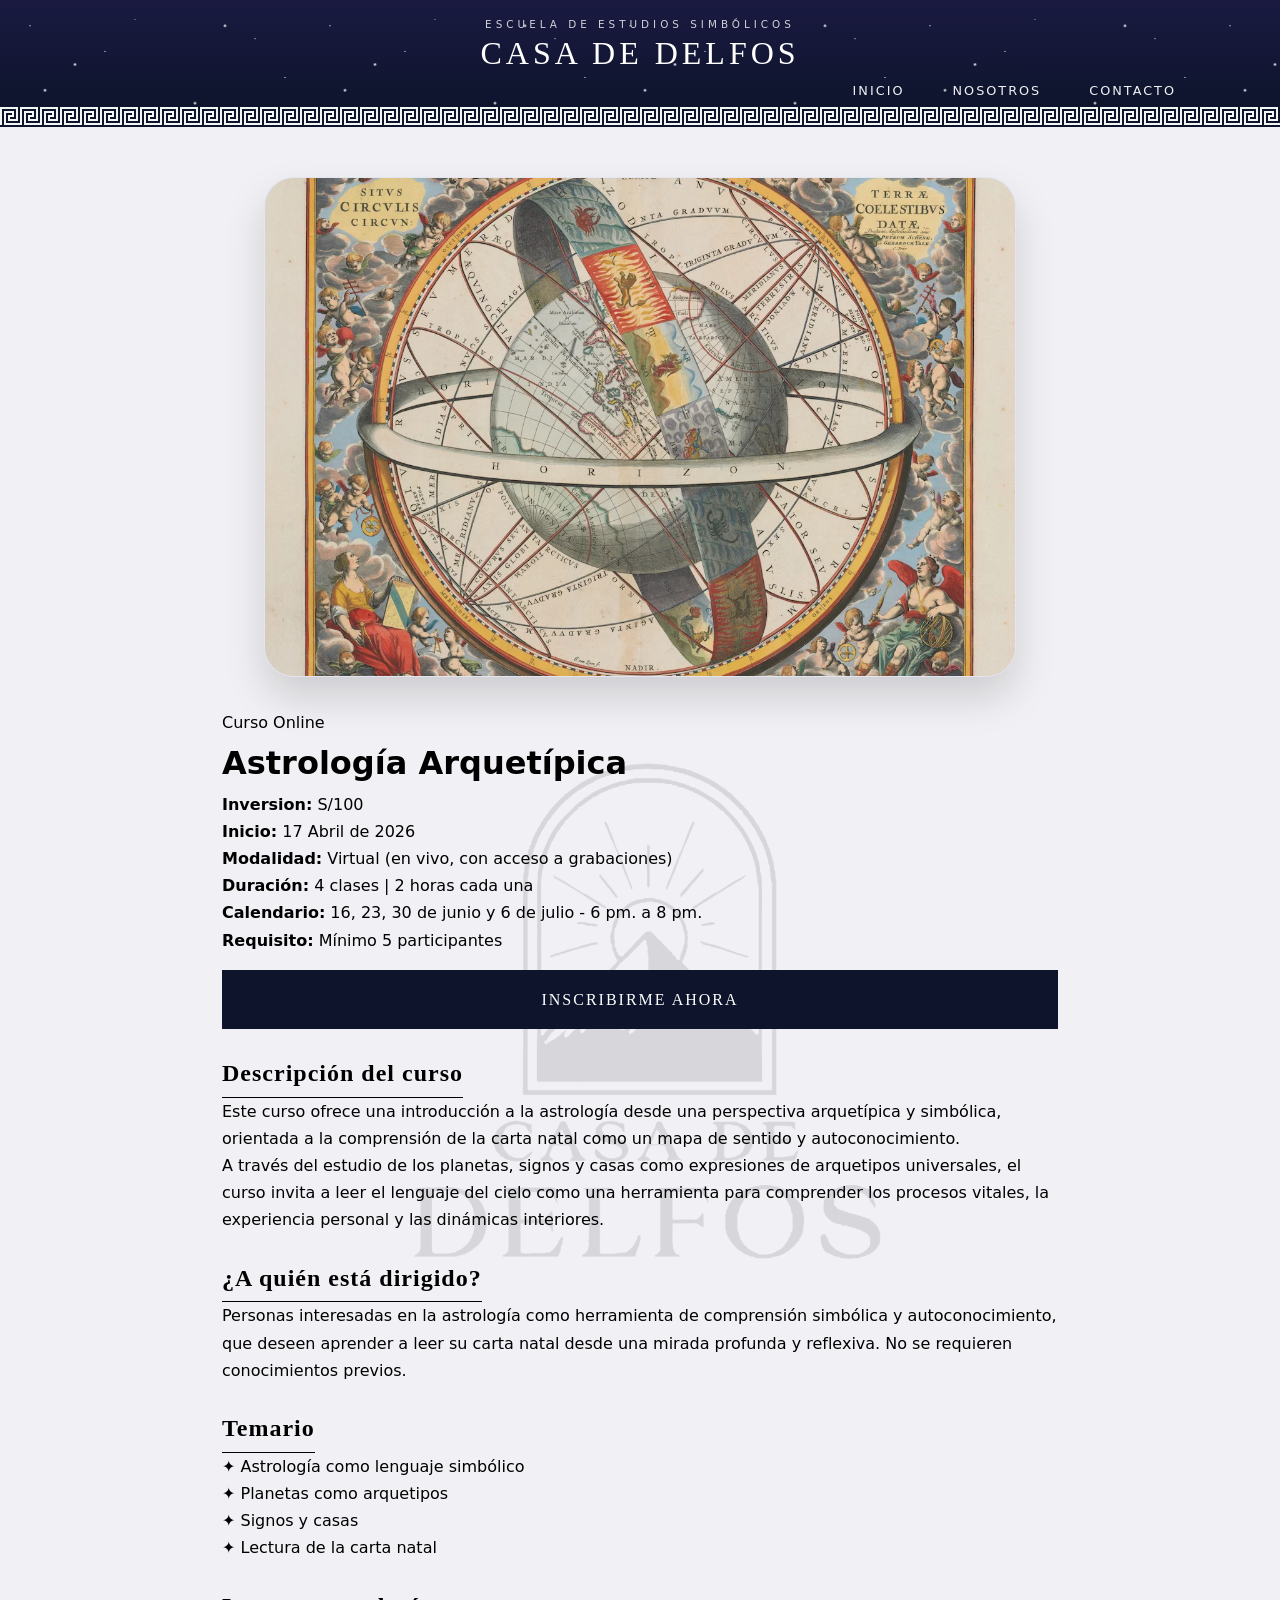
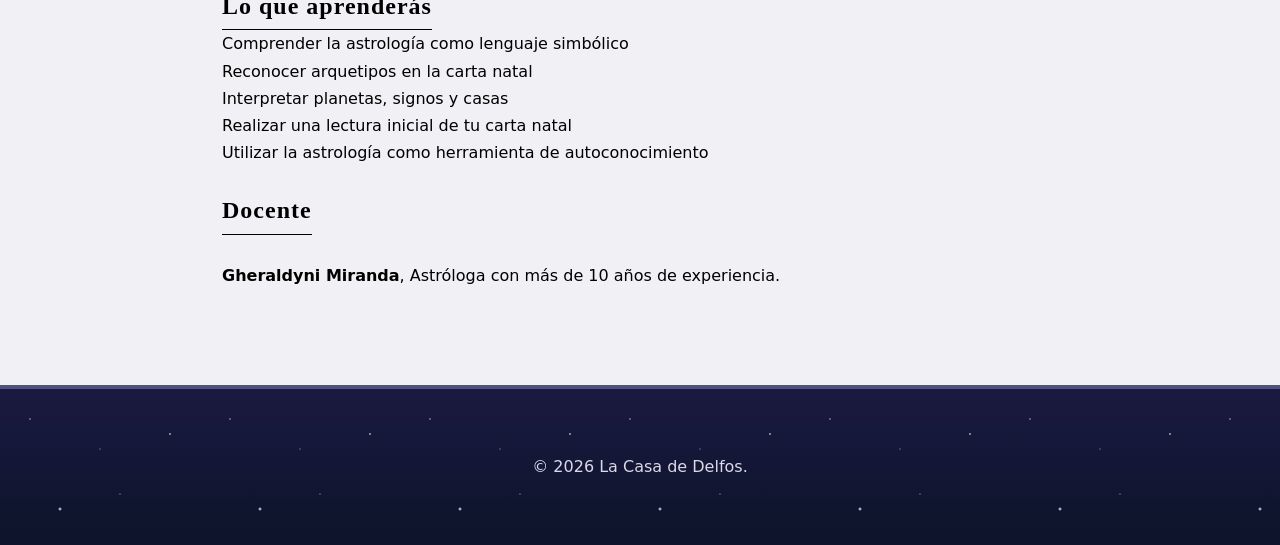
==== commit 17930a19: "Update astrologia.html" ====
--- a/astrologia.html
+++ b/astrologia.html
@@ -23,10 +23,12 @@
                 
                 <!-- Meta -->
                 <div class="taller-meta">
+                    <p><strong>Inversion:</strong> S/100</p>
                     <p><strong>Inicio:</strong> 17 Abril de 2026</p>
                     <p><strong>Modalidad:</strong> Virtual (en vivo, con acceso a grabaciones)</p>
                     <p><strong>Duración:</strong> 4 clases | 2 horas cada una</p>
-                    <p><strong>Requisito:</strong> Mínimo 20 participantes</p>
+                    <p><strong>Calendario:</strong> 16, 23, 30 de junio y 6 de julio - 6 pm. a 8 pm.</p>
+                    <p><strong>Requisito:</strong> Mínimo 5 participantes</p>
                 </div>
 
                 <form action="https://wa.link/7pgxpr" method="get">
--- a/styles.css
+++ b/styles.css
@@ -289,7 +289,7 @@
 }
 
 .slide-3 { 
-    background: url('https://images.unsplash.com/photo-1493246507139-91e8fad9978e?ixlib=rb-4.0.3&auto=format&fit=crop&w=1000&q=80') center/cover; 
+    background: url('chamanismo.png') center/cover; 
 }
 .slide h2 {
     font-family: var(--font-serif);
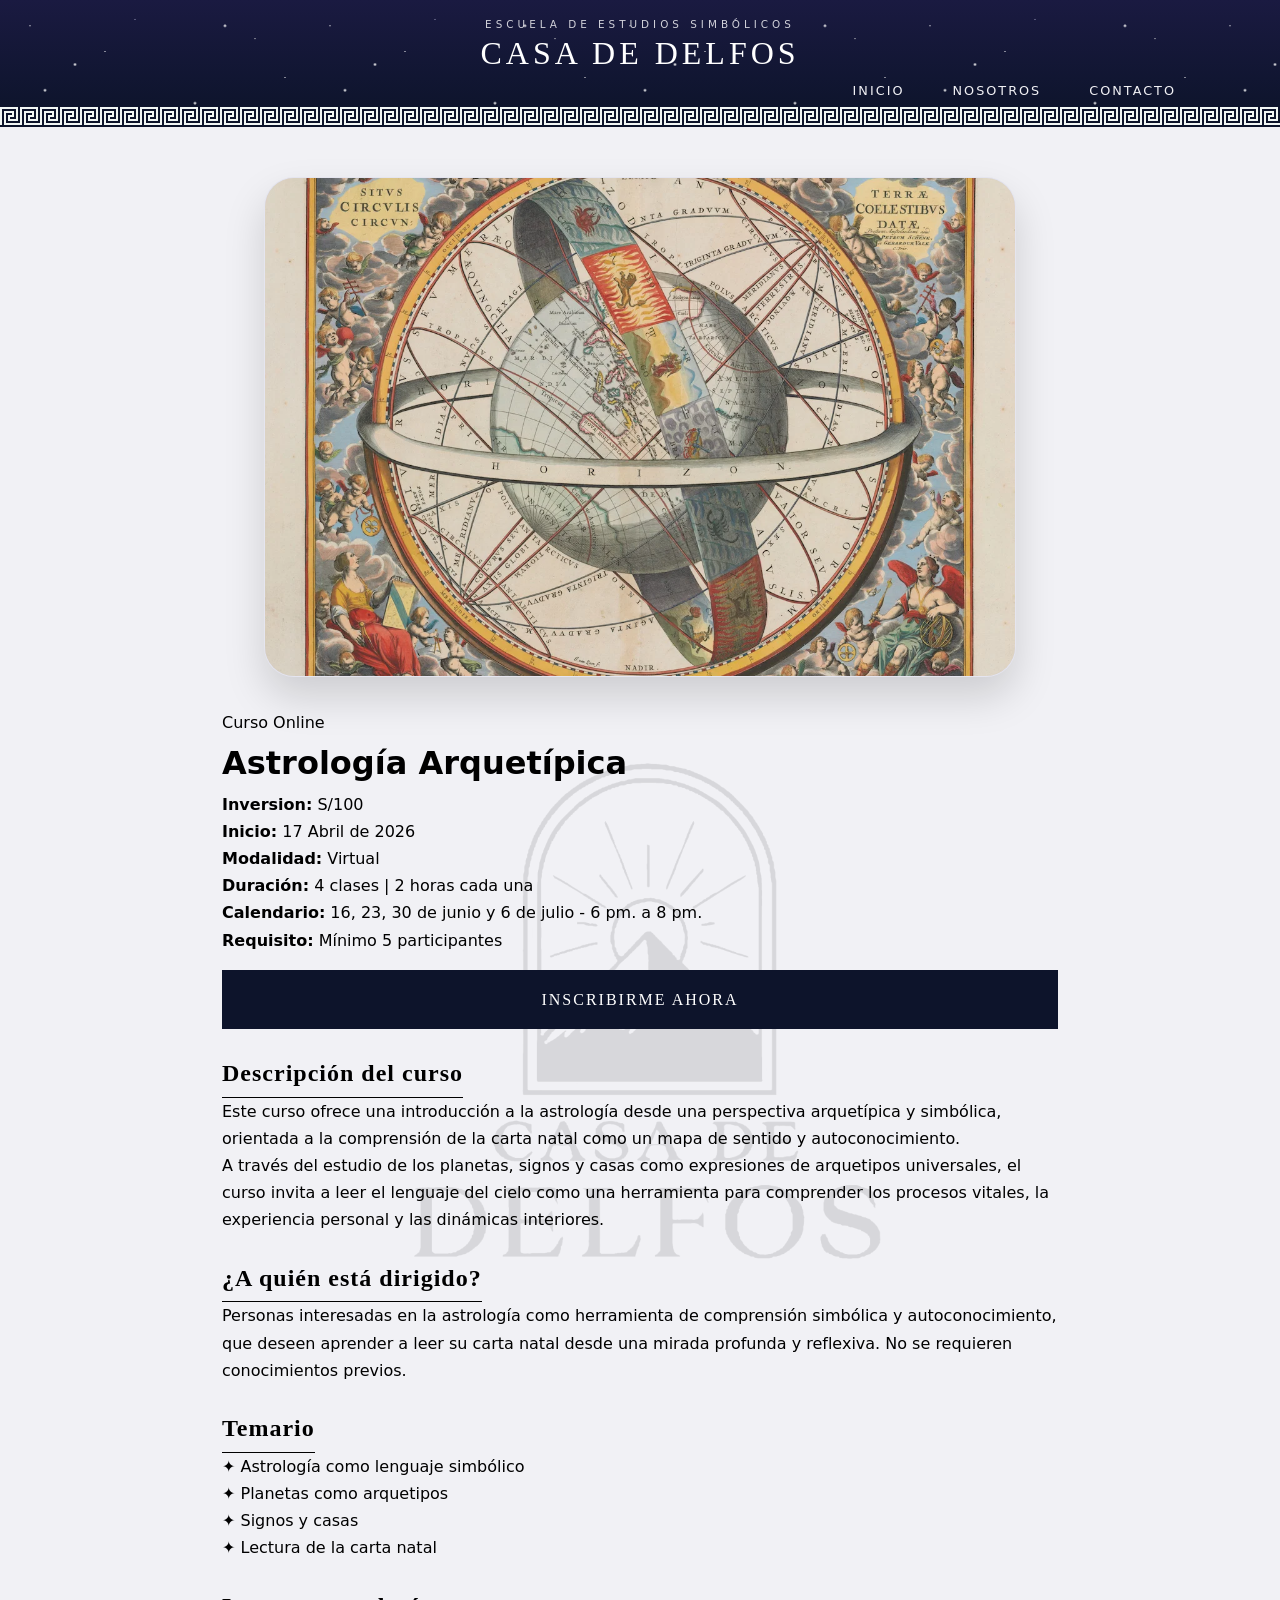
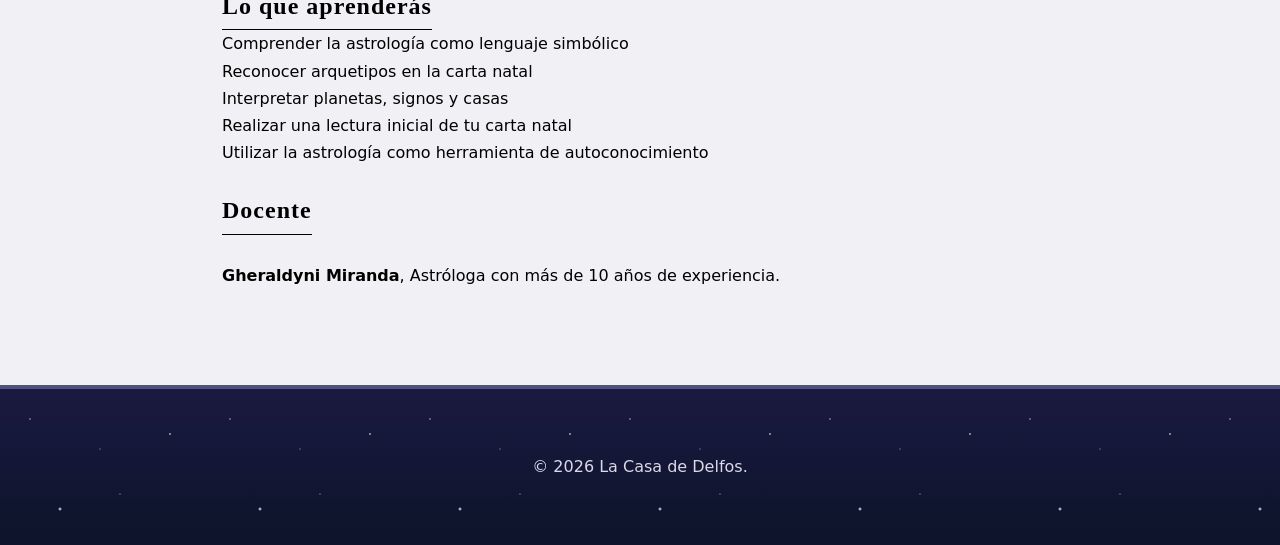
==== commit 3f3bde35: "Update astrologia.html" ====
--- a/astrologia.html
+++ b/astrologia.html
@@ -25,7 +25,7 @@
                 <div class="taller-meta">
                     <p><strong>Inversion:</strong> S/100</p>
                     <p><strong>Inicio:</strong> 17 Abril de 2026</p>
-                    <p><strong>Modalidad:</strong> Virtual (en vivo, con acceso a grabaciones)</p>
+                    <p><strong>Modalidad:</strong> Virtual</p>
                     <p><strong>Duración:</strong> 4 clases | 2 horas cada una</p>
                     <p><strong>Calendario:</strong> 16, 23, 30 de junio y 6 de julio - 6 pm. a 8 pm.</p>
                     <p><strong>Requisito:</strong> Mínimo 5 participantes</p>
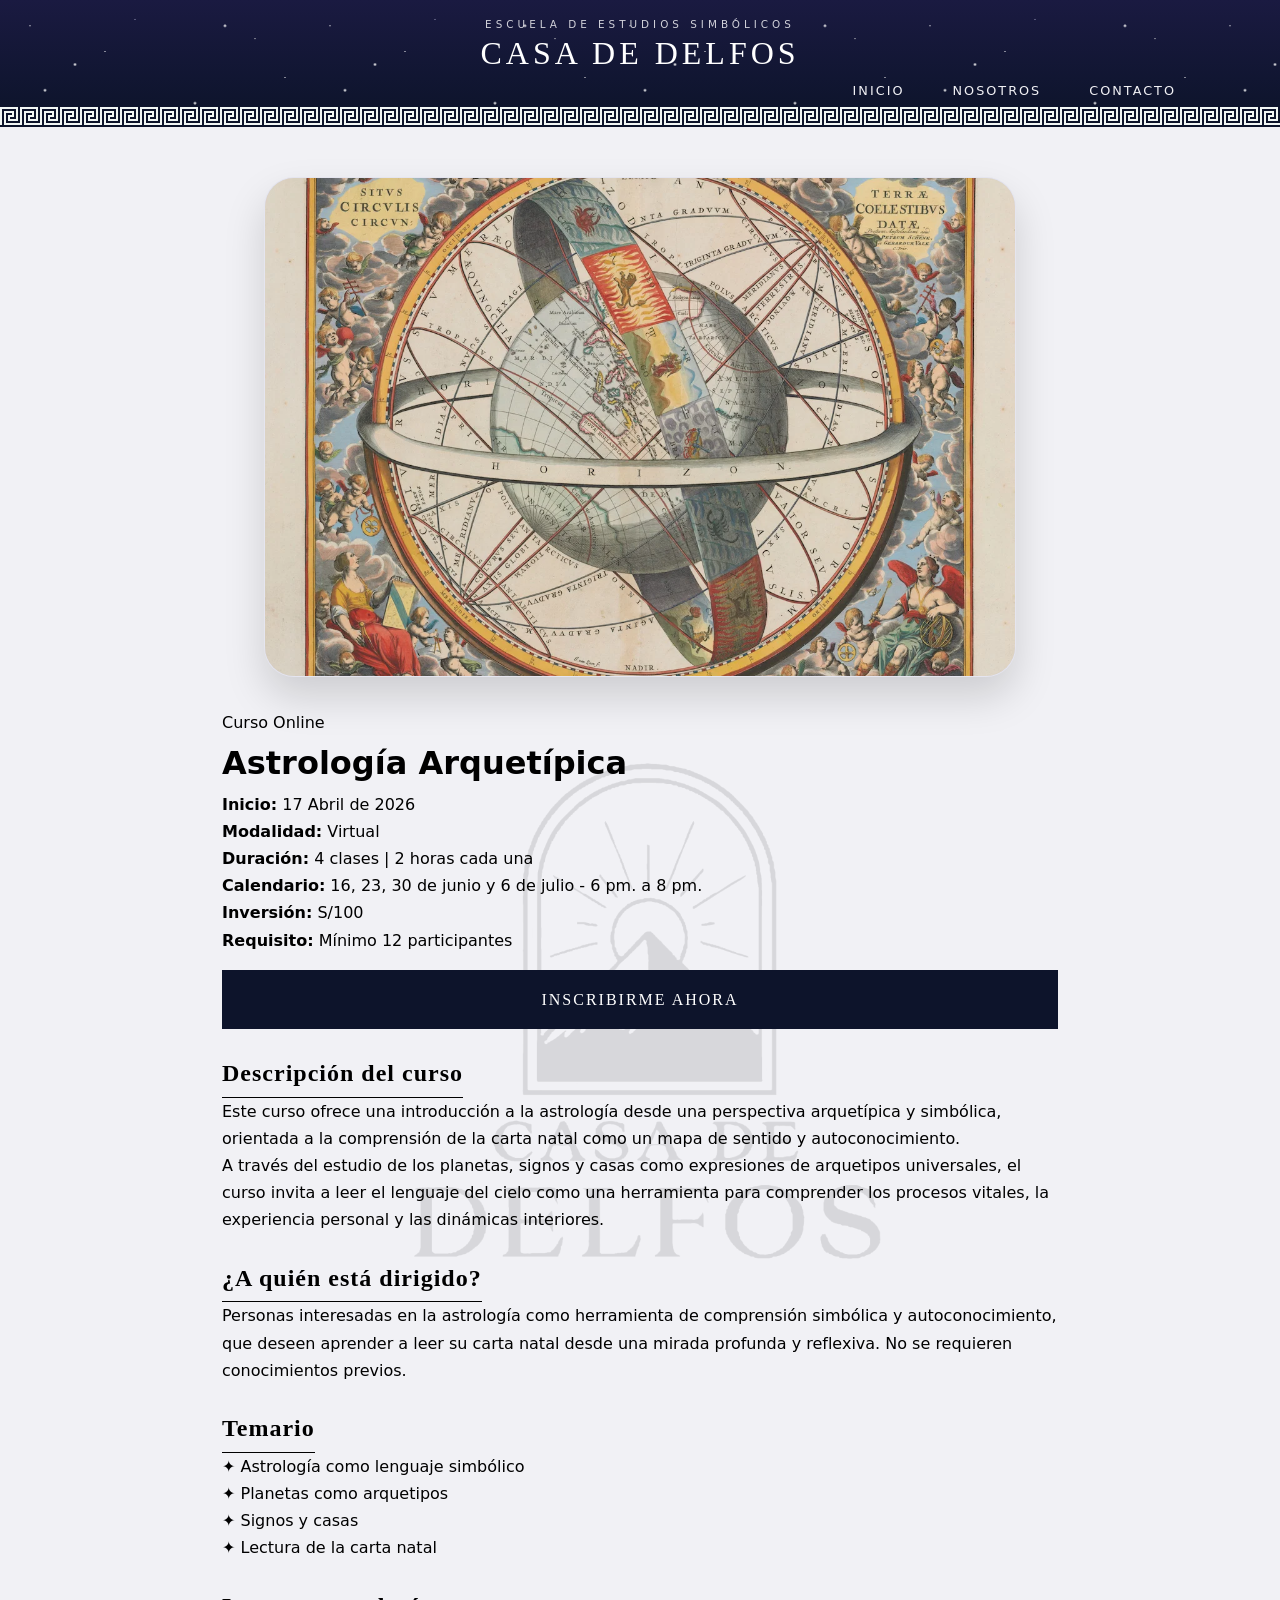
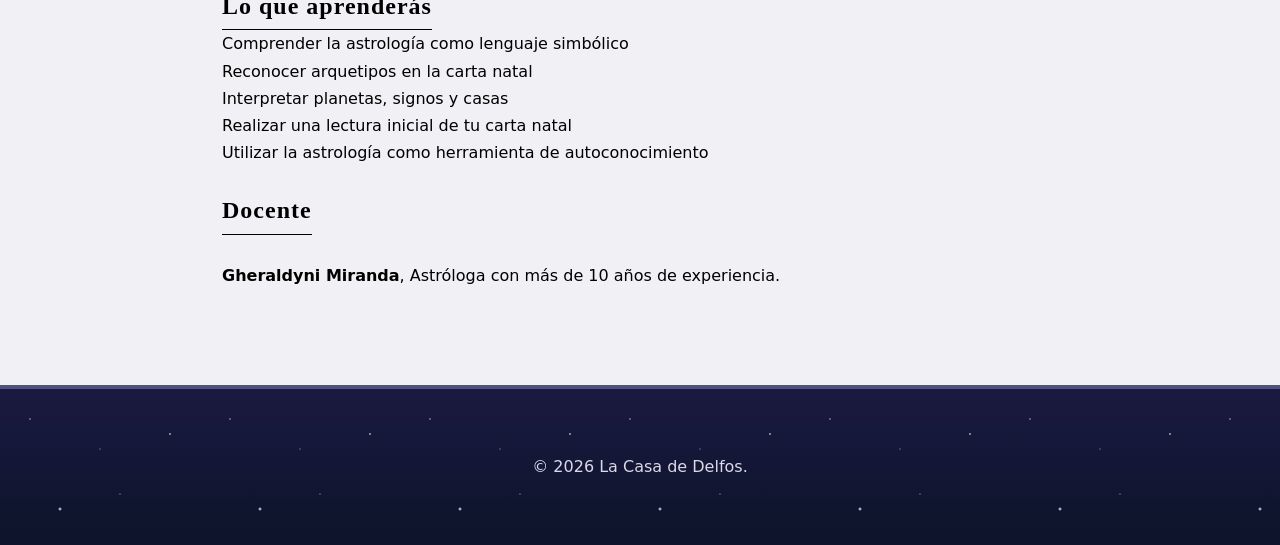
==== commit 99a563f2: "Update astrologia.html" ====
--- a/astrologia.html
+++ b/astrologia.html
@@ -23,12 +23,12 @@
                 
                 <!-- Meta -->
                 <div class="taller-meta">
-                    <p><strong>Inversion:</strong> S/100</p>
                     <p><strong>Inicio:</strong> 17 Abril de 2026</p>
                     <p><strong>Modalidad:</strong> Virtual</p>
                     <p><strong>Duración:</strong> 4 clases | 2 horas cada una</p>
                     <p><strong>Calendario:</strong> 16, 23, 30 de junio y 6 de julio - 6 pm. a 8 pm.</p>
-                    <p><strong>Requisito:</strong> Mínimo 5 participantes</p>
+                    <p><strong>Inversión:</strong> S/100</p>
+                    <p><strong>Requisito:</strong> Mínimo 12 participantes</p>
                 </div>
 
                 <form action="https://wa.link/7pgxpr" method="get">
